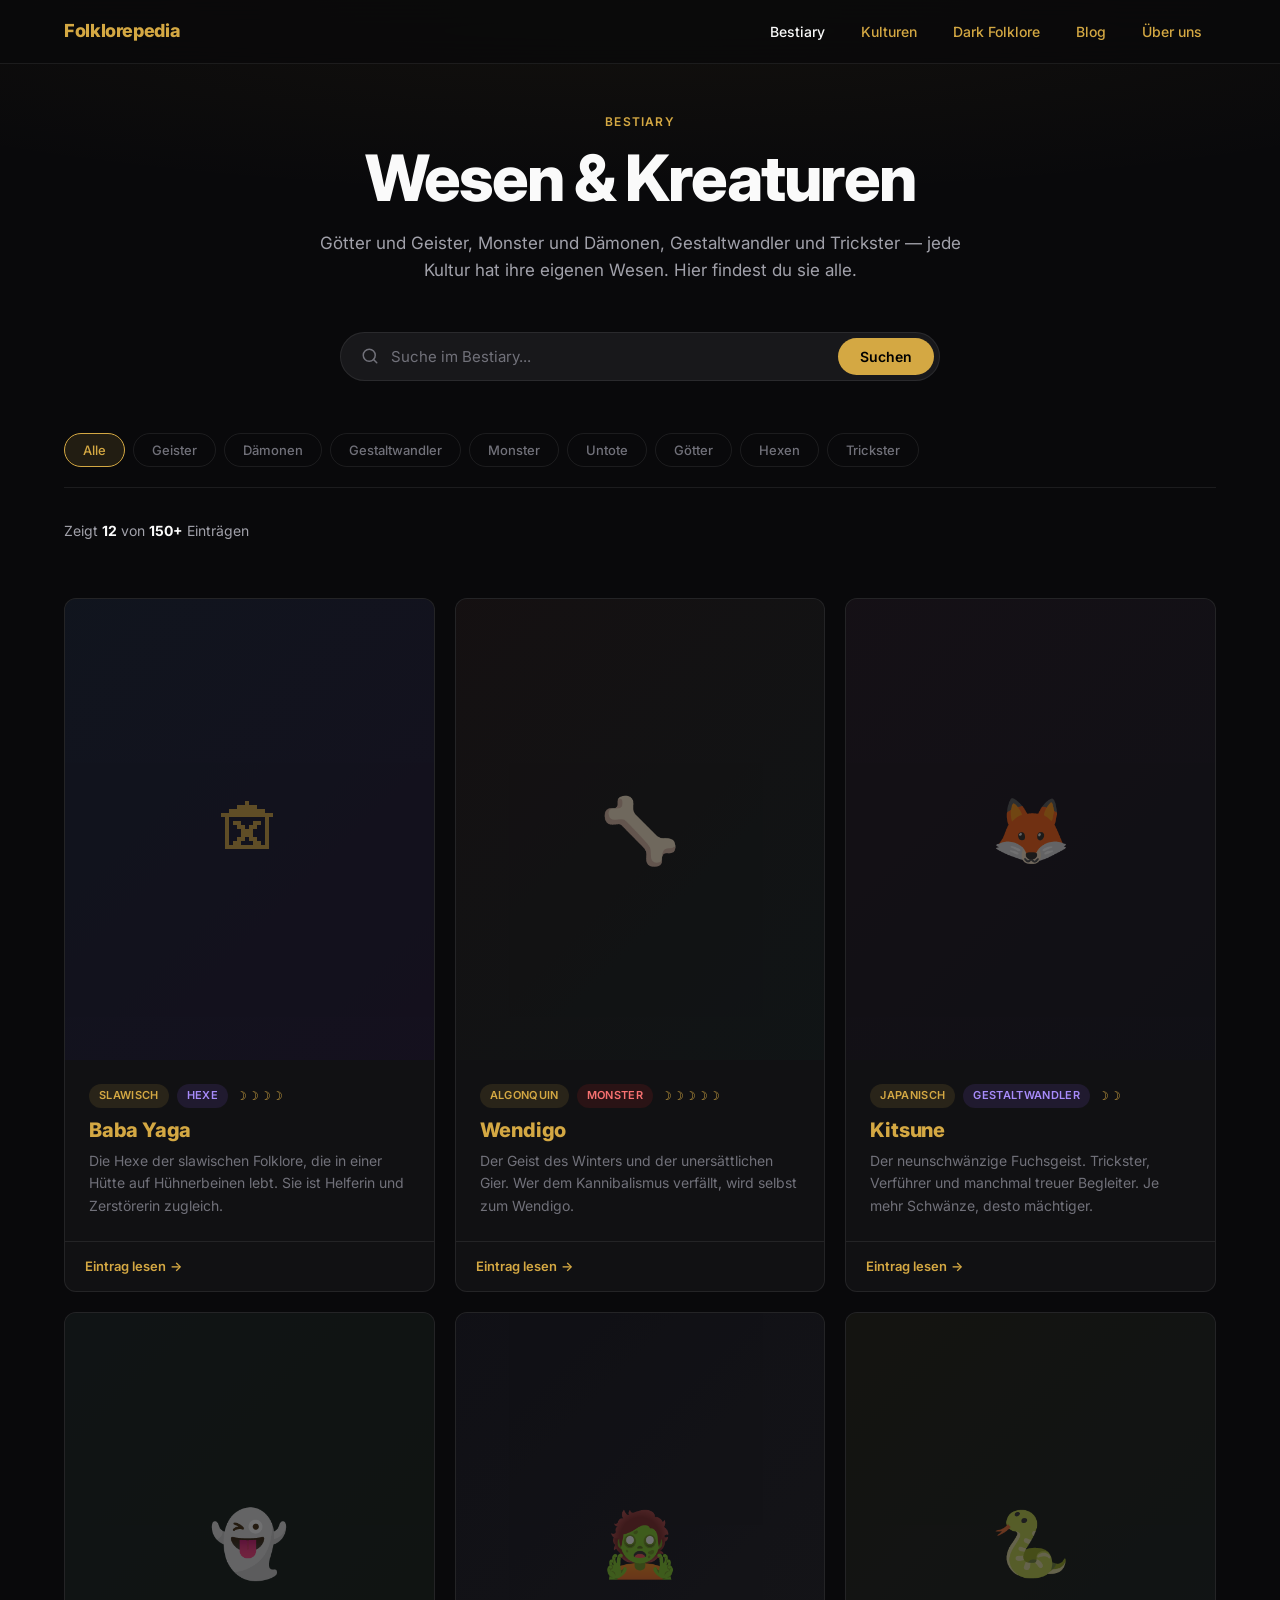
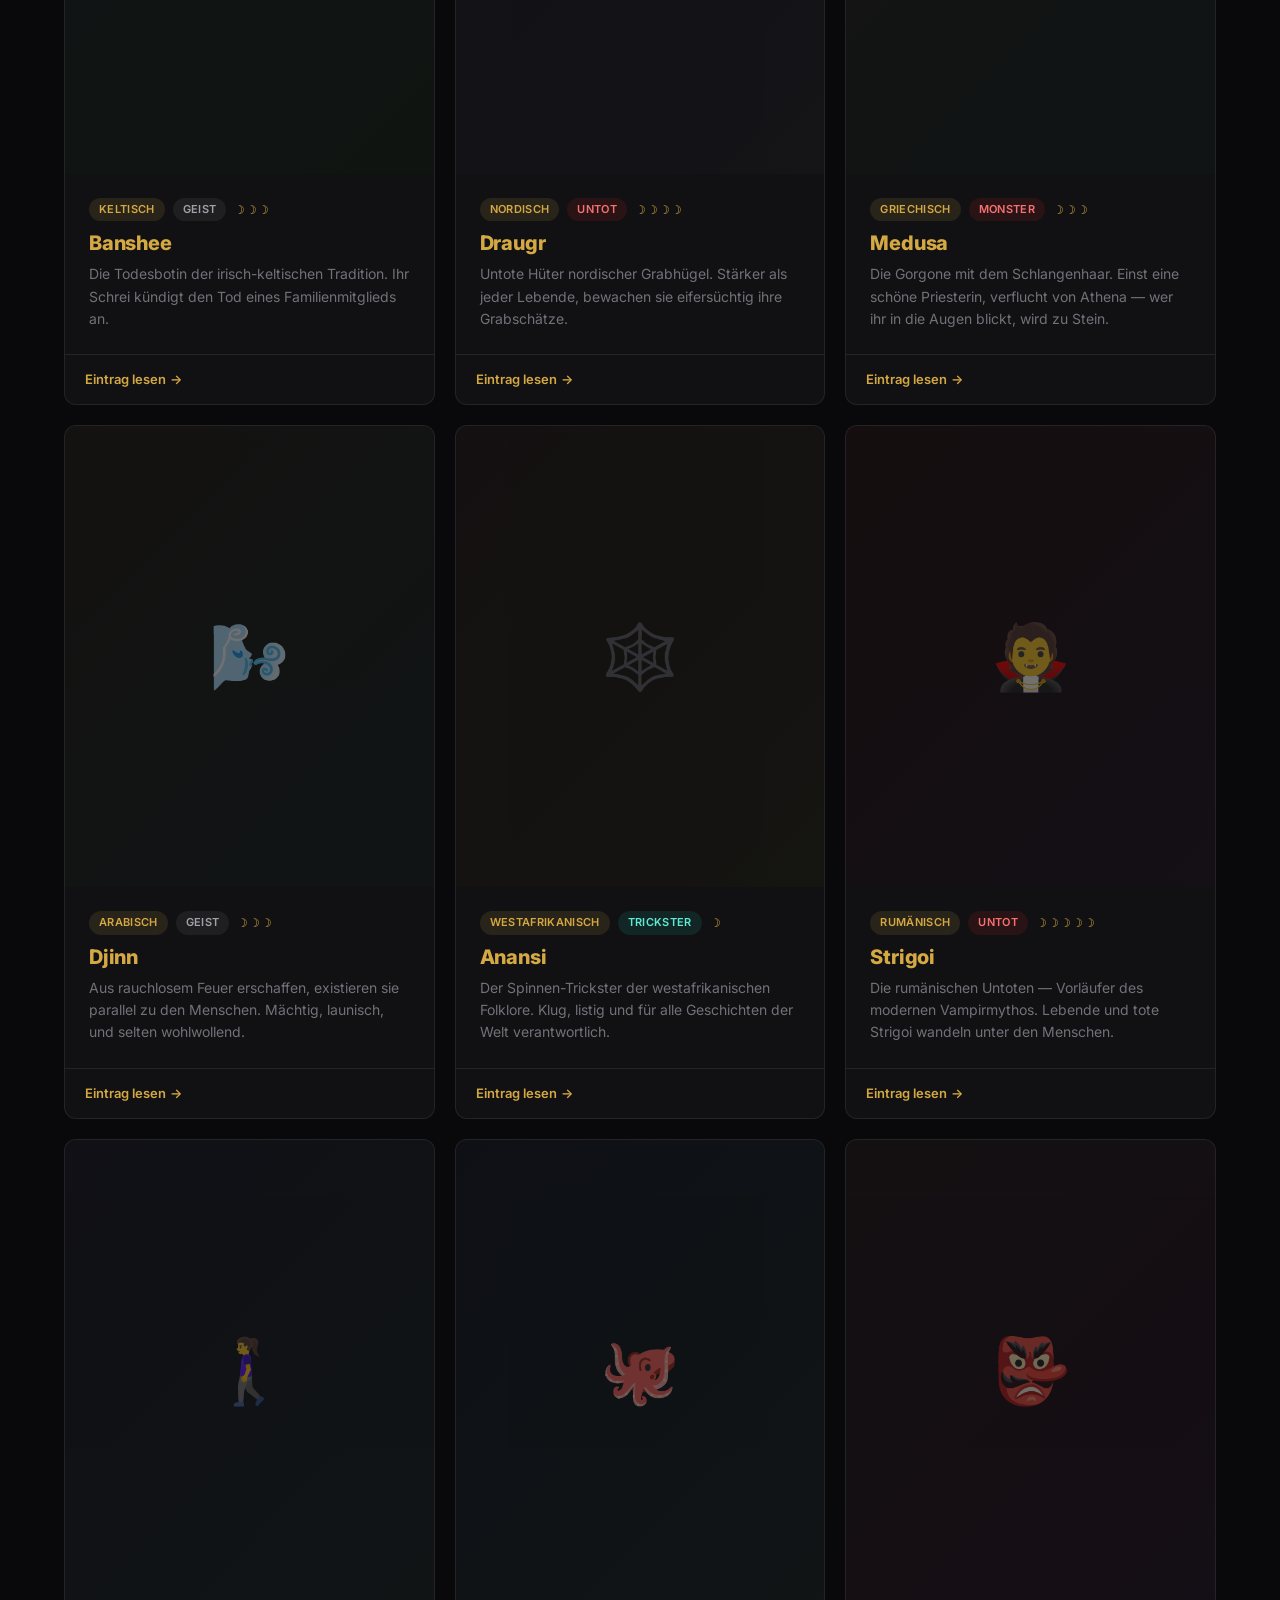
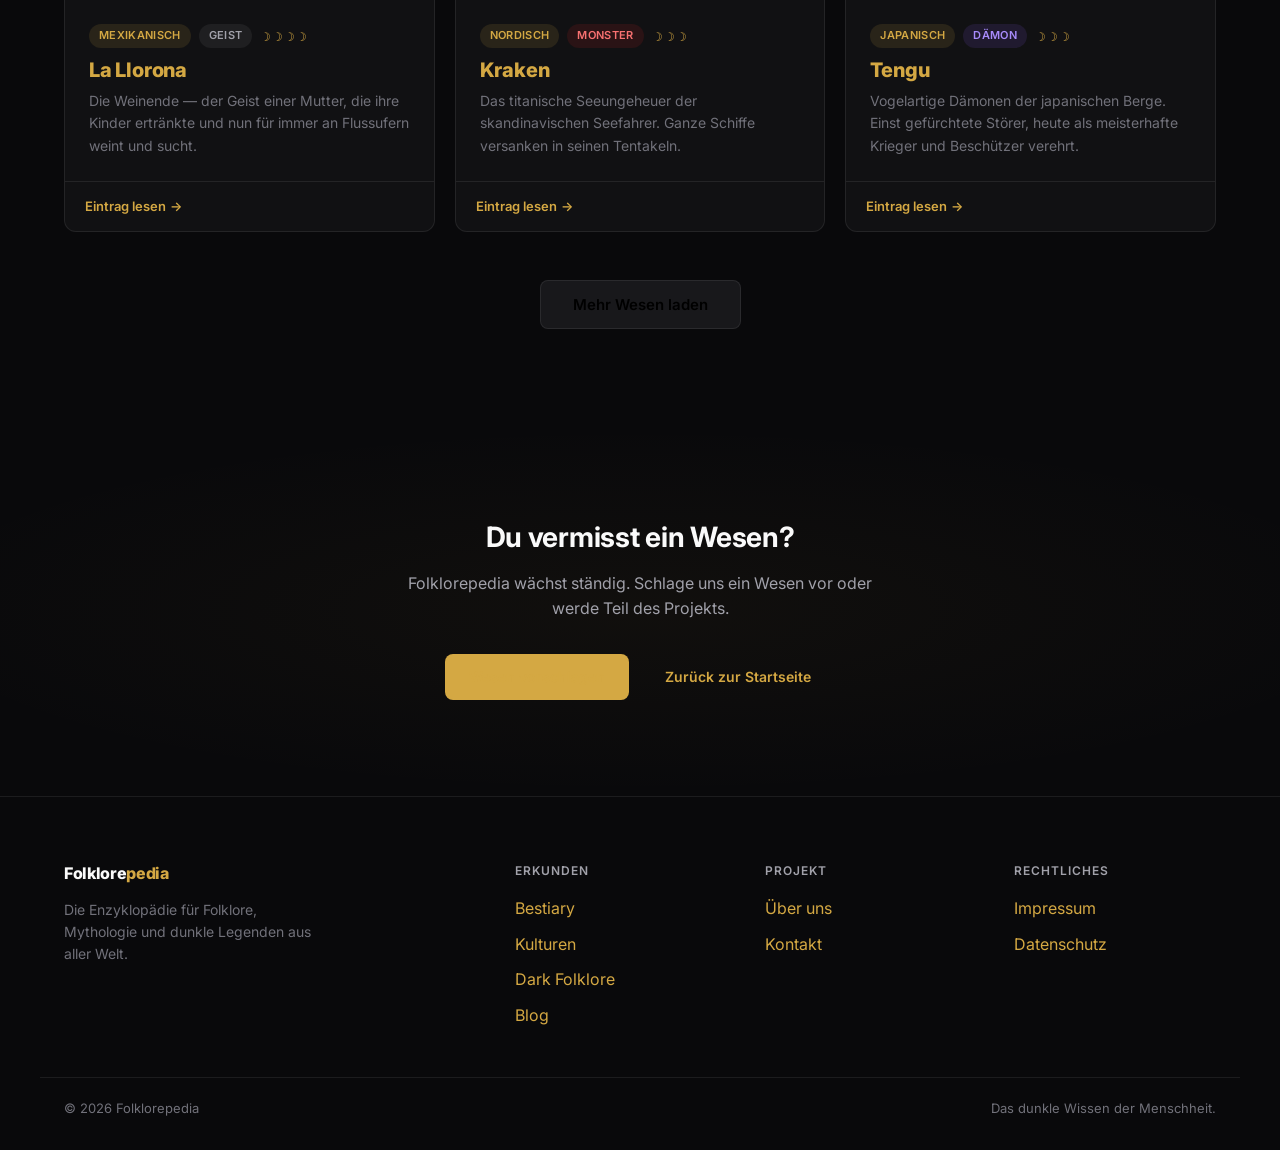
==== bestiary.html @ 910aaaba "feat: Folklorepedia static site — initial commit Complete static website with 13 HTML pages, CSS des" ====
<!DOCTYPE html>
<html lang="de">
<head>
  <meta charset="UTF-8">
  <meta name="viewport" content="width=device-width, initial-scale=1.0">
  <title>Bestiary — Wesen &amp; Kreaturen | Folklorepedia</title>
  <meta name="description" content="Götter, Geister, Monster, Dämonen — das vollständige Bestiary der Folklore aus aller Welt. 150+ Einträge aus 30 Kulturen.">
  <meta name="robots" content="index, follow">
  <link rel="canonical" href="https://folklorepedia.de/bestiary.html">
  <meta property="og:title" content="Bestiary — Wesen &amp; Kreaturen | Folklorepedia">
  <meta property="og:description" content="Götter, Geister, Monster, Dämonen — das vollständige Bestiary der Folklore aus aller Welt. 150+ Einträge aus 30 Kulturen.">
  <meta property="og:type" content="website">
  <meta property="og:url" content="https://folklorepedia.de/bestiary.html">
  <link rel="preconnect" href="https://fonts.googleapis.com">
  <link rel="preconnect" href="https://fonts.gstatic.com" crossorigin>
  <link href="https://fonts.googleapis.com/css2?family=Inter:wght@400;500;600;700&family=Outfit:wght@600;700;800&display=swap" rel="stylesheet">
  <link rel="stylesheet" href="./style.css">
</head>
<body class="fp-body">

<nav class="fp-nav">
  <div class="fp-nav__inner">
    <a href="/" class="fp-nav__logo">Folklore<span>pedia</span></a>
    <button class="fp-nav__toggle" aria-label="Menü" aria-expanded="false">
      <span></span><span></span><span></span>
    </button>
    <ul class="fp-nav__menu">
      <li><a href="/bestiary.html" class="fp-nav__link">Bestiary</a></li>
      <li><a href="/kulturen.html" class="fp-nav__link">Kulturen</a></li>
      <li><a href="/dark-folklore.html" class="fp-nav__link">Dark Folklore</a></li>
      <li><a href="/blog.html" class="fp-nav__link">Blog</a></li>
      <li><a href="/ueber-uns.html" class="fp-nav__link">Über uns</a></li>
    </ul>
  </div>
</nav>

<!-- PAGE HERO -->
<header class="fp-page-hero">
  <div class="fp-page-hero__inner">
    <p class="fp-overline">Bestiary</p>
    <h1 class="fp-page-hero__title fp-h1">Wesen &amp; Kreaturen</h1>
    <p class="fp-page-hero__subtitle">Götter und Geister, Monster und Dämonen, Gestaltwandler und Trickster — jede Kultur hat ihre eigenen Wesen. Hier findest du sie alle.</p>
  </div>
</header>

<!-- SEARCH + FILTERS -->
<section style="padding: 0 0 32px;">
  <div class="fp-container">
    <form class="fp-search" action="/bestiary.html" method="get" role="search" style="max-width:600px; margin: 0 auto 32px;">
      <svg class="fp-search__icon" xmlns="http://www.w3.org/2000/svg" width="18" height="18" viewBox="0 0 24 24" fill="none" stroke="currentColor" stroke-width="2" stroke-linecap="round" stroke-linejoin="round"><circle cx="11" cy="11" r="8"/><path d="m21 21-4.3-4.3"/></svg>
      <input class="fp-search__input" type="search" name="s" placeholder="Suche im Bestiary..." aria-label="Suche im Bestiary">
      <button class="fp-search__btn" type="submit">Suchen</button>
    </form>

    <div class="fp-filters" id="bestiaryFilters">
      <button class="fp-filter-btn fp-filter-btn--active" data-filter="all" onclick="filterCreatures('all', this)">Alle</button>
      <button class="fp-filter-btn" data-filter="geist" onclick="filterCreatures('geist', this)">Geister</button>
      <button class="fp-filter-btn" data-filter="daemon" onclick="filterCreatures('daemon', this)">Dämonen</button>
      <button class="fp-filter-btn" data-filter="gestaltwandler" onclick="filterCreatures('gestaltwandler', this)">Gestaltwandler</button>
      <button class="fp-filter-btn" data-filter="monster" onclick="filterCreatures('monster', this)">Monster</button>
      <button class="fp-filter-btn" data-filter="untot" onclick="filterCreatures('untot', this)">Untote</button>
      <button class="fp-filter-btn" data-filter="gott" onclick="filterCreatures('gott', this)">Götter</button>
      <button class="fp-filter-btn" data-filter="hexe" onclick="filterCreatures('hexe', this)">Hexen</button>
      <button class="fp-filter-btn" data-filter="trickster" onclick="filterCreatures('trickster', this)">Trickster</button>
    </div>

    <p class="fp-small" style="margin-bottom:24px;">Zeigt <strong style="color:var(--fp-text);">12</strong> von <strong style="color:var(--fp-text);">150+</strong> Einträgen</p>
  </div>
</section>

<!-- CREATURE GRID -->
<section style="padding: 0 0 96px;">
  <div class="fp-container">
    <div class="fp-grid fp-grid--3" id="creatureGrid">

      <!-- Baba Yaga -->
      <a href="/bestiary/baba-yaga.html" class="fp-card fp-card--creature" data-type="hexe">
        <div class="fp-card__image-placeholder" style="aspect-ratio:4/5; background: linear-gradient(135deg, #0f1a2e 0%, #1a0f2e 100%);">&#x1F3DA;</div>
        <div class="fp-card__body">
          <div class="fp-card__meta">
            <span class="fp-tag fp-tag--accent">Slawisch</span>
            <span class="fp-tag fp-tag--purple">Hexe</span>
            <span class="fp-darkness" title="Dunkelheitsstufe 4/5">&#x263D;&#x263D;&#x263D;&#x263D;</span>
          </div>
          <h3 class="fp-card__title">Baba Yaga</h3>
          <p class="fp-card__excerpt">Die Hexe der slawischen Folklore, die in einer Hütte auf Hühnerbeinen lebt. Sie ist Helferin und Zerstörerin zugleich.</p>
        </div>
        <div class="fp-card__footer">
          <span class="fp-card__link">Eintrag lesen <span>&rarr;</span></span>
        </div>
      </a>

      <!-- Wendigo -->
      <a href="/bestiary/wendigo.html" class="fp-card fp-card--creature" data-type="monster">
        <div class="fp-card__image-placeholder" style="aspect-ratio:4/5; background: linear-gradient(135deg, #1a0f0f 0%, #0f1a1a 100%);">&#x1F9B4;</div>
        <div class="fp-card__body">
          <div class="fp-card__meta">
            <span class="fp-tag fp-tag--accent">Algonquin</span>
            <span class="fp-tag fp-tag--red">Monster</span>
            <span class="fp-darkness" title="Dunkelheitsstufe 5/5">&#x263D;&#x263D;&#x263D;&#x263D;&#x263D;</span>
          </div>
          <h3 class="fp-card__title">Wendigo</h3>
          <p class="fp-card__excerpt">Der Geist des Winters und der unersättlichen Gier. Wer dem Kannibalismus verfällt, wird selbst zum Wendigo.</p>
        </div>
        <div class="fp-card__footer">
          <span class="fp-card__link">Eintrag lesen <span>&rarr;</span></span>
        </div>
      </a>

      <!-- Kitsune -->
      <a href="/bestiary/kitsune.html" class="fp-card fp-card--creature" data-type="gestaltwandler">
        <div class="fp-card__image-placeholder" style="aspect-ratio:4/5; background: linear-gradient(135deg, #1a0f1a 0%, #0f0f1a 100%);">&#x1F98A;</div>
        <div class="fp-card__body">
          <div class="fp-card__meta">
            <span class="fp-tag fp-tag--accent">Japanisch</span>
            <span class="fp-tag fp-tag--purple">Gestaltwandler</span>
            <span class="fp-darkness" title="Dunkelheitsstufe 2/5">&#x263D;&#x263D;</span>
          </div>
          <h3 class="fp-card__title">Kitsune</h3>
          <p class="fp-card__excerpt">Der neunschwänzige Fuchsgeist. Trickster, Verführer und manchmal treuer Begleiter. Je mehr Schwänze, desto mächtiger.</p>
        </div>
        <div class="fp-card__footer">
          <span class="fp-card__link">Eintrag lesen <span>&rarr;</span></span>
        </div>
      </a>

      <!-- Banshee -->
      <a href="/bestiary/banshee.html" class="fp-card fp-card--creature" data-type="geist">
        <div class="fp-card__image-placeholder" style="aspect-ratio:4/5; background: linear-gradient(135deg, #0f1a1a 0%, #0f1a0f 100%);">&#x1F47B;</div>
        <div class="fp-card__body">
          <div class="fp-card__meta">
            <span class="fp-tag fp-tag--accent">Keltisch</span>
            <span class="fp-tag fp-tag--default">Geist</span>
            <span class="fp-darkness" title="Dunkelheitsstufe 3/5">&#x263D;&#x263D;&#x263D;</span>
          </div>
          <h3 class="fp-card__title">Banshee</h3>
          <p class="fp-card__excerpt">Die Todesbotin der irisch-keltischen Tradition. Ihr Schrei kündigt den Tod eines Familienmitglieds an.</p>
        </div>
        <div class="fp-card__footer">
          <span class="fp-card__link">Eintrag lesen <span>&rarr;</span></span>
        </div>
      </a>

      <!-- Draugr -->
      <a href="/bestiary/draugr.html" class="fp-card fp-card--creature" data-type="untot">
        <div class="fp-card__image-placeholder" style="aspect-ratio:4/5; background: linear-gradient(135deg, #0f0f1a 0%, #1a1a1f 100%);">&#x1F9DF;</div>
        <div class="fp-card__body">
          <div class="fp-card__meta">
            <span class="fp-tag fp-tag--accent">Nordisch</span>
            <span class="fp-tag fp-tag--red">Untot</span>
            <span class="fp-darkness" title="Dunkelheitsstufe 4/5">&#x263D;&#x263D;&#x263D;&#x263D;</span>
          </div>
          <h3 class="fp-card__title">Draugr</h3>
          <p class="fp-card__excerpt">Untote Hüter nordischer Grabhügel. Stärker als jeder Lebende, bewachen sie eifersüchtig ihre Grabschätze.</p>
        </div>
        <div class="fp-card__footer">
          <span class="fp-card__link">Eintrag lesen <span>&rarr;</span></span>
        </div>
      </a>

      <!-- Medusa -->
      <a href="/bestiary/medusa.html" class="fp-card fp-card--creature" data-type="monster">
        <div class="fp-card__image-placeholder" style="aspect-ratio:4/5; background: linear-gradient(135deg, #1a1a0f 0%, #0f1a1a 100%);">&#x1F40D;</div>
        <div class="fp-card__body">
          <div class="fp-card__meta">
            <span class="fp-tag fp-tag--accent">Griechisch</span>
            <span class="fp-tag fp-tag--red">Monster</span>
            <span class="fp-darkness" title="Dunkelheitsstufe 3/5">&#x263D;&#x263D;&#x263D;</span>
          </div>
          <h3 class="fp-card__title">Medusa</h3>
          <p class="fp-card__excerpt">Die Gorgone mit dem Schlangenhaar. Einst eine schöne Priesterin, verflucht von Athena — wer ihr in die Augen blickt, wird zu Stein.</p>
        </div>
        <div class="fp-card__footer">
          <span class="fp-card__link">Eintrag lesen <span>&rarr;</span></span>
        </div>
      </a>

      <!-- Djinn -->
      <a href="/bestiary/djinn.html" class="fp-card fp-card--creature" data-type="geist">
        <div class="fp-card__image-placeholder" style="aspect-ratio:4/5; background: linear-gradient(135deg, #1a150f 0%, #0f1a1a 100%);">&#x1F32C;&#xFE0F;</div>
        <div class="fp-card__body">
          <div class="fp-card__meta">
            <span class="fp-tag fp-tag--accent">Arabisch</span>
            <span class="fp-tag fp-tag--default">Geist</span>
            <span class="fp-darkness" title="Dunkelheitsstufe 3/5">&#x263D;&#x263D;&#x263D;</span>
          </div>
          <h3 class="fp-card__title">Djinn</h3>
          <p class="fp-card__excerpt">Aus rauchlosem Feuer erschaffen, existieren sie parallel zu den Menschen. Mächtig, launisch, und selten wohlwollend.</p>
        </div>
        <div class="fp-card__footer">
          <span class="fp-card__link">Eintrag lesen <span>&rarr;</span></span>
        </div>
      </a>

      <!-- Anansi -->
      <a href="/bestiary/anansi.html" class="fp-card fp-card--creature" data-type="trickster">
        <div class="fp-card__image-placeholder" style="aspect-ratio:4/5; background: linear-gradient(135deg, #1a0f0f 0%, #1a1a0f 100%);">&#x1F578;&#xFE0F;</div>
        <div class="fp-card__body">
          <div class="fp-card__meta">
            <span class="fp-tag fp-tag--accent">Westafrikanisch</span>
            <span class="fp-tag fp-tag--teal">Trickster</span>
            <span class="fp-darkness" title="Dunkelheitsstufe 1/5">&#x263D;</span>
          </div>
          <h3 class="fp-card__title">Anansi</h3>
          <p class="fp-card__excerpt">Der Spinnen-Trickster der westafrikanischen Folklore. Klug, listig und für alle Geschichten der Welt verantwortlich.</p>
        </div>
        <div class="fp-card__footer">
          <span class="fp-card__link">Eintrag lesen <span>&rarr;</span></span>
        </div>
      </a>

      <!-- Strigoi -->
      <a href="/bestiary/strigoi.html" class="fp-card fp-card--creature" data-type="untot">
        <div class="fp-card__image-placeholder" style="aspect-ratio:4/5; background: linear-gradient(135deg, #1a0a0a 0%, #1a0f1a 100%);">&#x1F9DB;</div>
        <div class="fp-card__body">
          <div class="fp-card__meta">
            <span class="fp-tag fp-tag--accent">Rumänisch</span>
            <span class="fp-tag fp-tag--red">Untot</span>
            <span class="fp-darkness" title="Dunkelheitsstufe 5/5">&#x263D;&#x263D;&#x263D;&#x263D;&#x263D;</span>
          </div>
          <h3 class="fp-card__title">Strigoi</h3>
          <p class="fp-card__excerpt">Die rumänischen Untoten — Vorläufer des modernen Vampirmythos. Lebende und tote Strigoi wandeln unter den Menschen.</p>
        </div>
        <div class="fp-card__footer">
          <span class="fp-card__link">Eintrag lesen <span>&rarr;</span></span>
        </div>
      </a>

      <!-- La Llorona -->
      <a href="/bestiary/la-llorona.html" class="fp-card fp-card--creature" data-type="geist">
        <div class="fp-card__image-placeholder" style="aspect-ratio:4/5; background: linear-gradient(135deg, #0f0f1a 0%, #0f1a1a 100%);">&#x1F6B6;&#x200D;&#x2640;&#xFE0F;</div>
        <div class="fp-card__body">
          <div class="fp-card__meta">
            <span class="fp-tag fp-tag--accent">Mexikanisch</span>
            <span class="fp-tag fp-tag--default">Geist</span>
            <span class="fp-darkness" title="Dunkelheitsstufe 4/5">&#x263D;&#x263D;&#x263D;&#x263D;</span>
          </div>
          <h3 class="fp-card__title">La Llorona</h3>
          <p class="fp-card__excerpt">Die Weinende — der Geist einer Mutter, die ihre Kinder ertränkte und nun für immer an Flussufern weint und sucht.</p>
        </div>
        <div class="fp-card__footer">
          <span class="fp-card__link">Eintrag lesen <span>&rarr;</span></span>
        </div>
      </a>

      <!-- Kraken -->
      <a href="/bestiary/kraken.html" class="fp-card fp-card--creature" data-type="monster">
        <div class="fp-card__image-placeholder" style="aspect-ratio:4/5; background: linear-gradient(135deg, #0a0f1a 0%, #0f1a1a 100%);">&#x1F419;</div>
        <div class="fp-card__body">
          <div class="fp-card__meta">
            <span class="fp-tag fp-tag--accent">Nordisch</span>
            <span class="fp-tag fp-tag--red">Monster</span>
            <span class="fp-darkness" title="Dunkelheitsstufe 3/5">&#x263D;&#x263D;&#x263D;</span>
          </div>
          <h3 class="fp-card__title">Kraken</h3>
          <p class="fp-card__excerpt">Das titanische Seeungeheuer der skandinavischen Seefahrer. Ganze Schiffe versanken in seinen Tentakeln.</p>
        </div>
        <div class="fp-card__footer">
          <span class="fp-card__link">Eintrag lesen <span>&rarr;</span></span>
        </div>
      </a>

      <!-- Tengu -->
      <a href="/bestiary/tengu.html" class="fp-card fp-card--creature" data-type="daemon">
        <div class="fp-card__image-placeholder" style="aspect-ratio:4/5; background: linear-gradient(135deg, #1a0f0f 0%, #1a0a1a 100%);">&#x1F47A;</div>
        <div class="fp-card__body">
          <div class="fp-card__meta">
            <span class="fp-tag fp-tag--accent">Japanisch</span>
            <span class="fp-tag fp-tag--purple">Dämon</span>
            <span class="fp-darkness" title="Dunkelheitsstufe 3/5">&#x263D;&#x263D;&#x263D;</span>
          </div>
          <h3 class="fp-card__title">Tengu</h3>
          <p class="fp-card__excerpt">Vogelartige Dämonen der japanischen Berge. Einst gefürchtete Störer, heute als meisterhafte Krieger und Beschützer verehrt.</p>
        </div>
        <div class="fp-card__footer">
          <span class="fp-card__link">Eintrag lesen <span>&rarr;</span></span>
        </div>
      </a>

    </div>

    <!-- Load More -->
    <div style="text-align:center; margin-top:48px;">
      <button class="fp-btn fp-btn--secondary fp-btn--lg" onclick="alert('Weitere Einträge werden geladen...')">Mehr Wesen laden</button>
    </div>
  </div>
</section>

<!-- CTA -->
<section class="fp-cta">
  <div class="fp-cta__inner">
    <h2 class="fp-cta__title fp-h3">Du vermisst ein Wesen?</h2>
    <p class="fp-cta__text">Folklorepedia wächst ständig. Schlage uns ein Wesen vor oder werde Teil des Projekts.</p>
    <div class="fp-cta__actions">
      <a href="/mitmachen.html" class="fp-btn fp-btn--primary">Wesen vorschlagen</a>
      <a href="/" class="fp-btn fp-btn--ghost">Zurück zur Startseite</a>
    </div>
  </div>
</section>

<footer class="fp-footer">
  <div class="fp-footer__grid">
    <div>
      <p class="fp-footer__brand">Folklore<span>pedia</span></p>
      <p class="fp-footer__desc">Die Enzyklopädie für Folklore, Mythologie und dunkle Legenden aus aller Welt.</p>
    </div>
    <div>
      <p class="fp-footer__heading">Erkunden</p>
      <ul class="fp-footer__links">
        <li><a href="/bestiary.html">Bestiary</a></li>
        <li><a href="/kulturen.html">Kulturen</a></li>
        <li><a href="/dark-folklore.html">Dark Folklore</a></li>
        <li><a href="/blog.html">Blog</a></li>
      </ul>
    </div>
    <div>
      <p class="fp-footer__heading">Projekt</p>
      <ul class="fp-footer__links">
        <li><a href="/ueber-uns.html">Über uns</a></li>
        <li><a href="/kontakt.html">Kontakt</a></li>
      </ul>
    </div>
    <div>
      <p class="fp-footer__heading">Rechtliches</p>
      <ul class="fp-footer__links">
        <li><a href="/impressum.html">Impressum</a></li>
        <li><a href="/datenschutz.html">Datenschutz</a></li>
      </ul>
    </div>
  </div>
  <div class="fp-footer__bottom">
    <p>&copy; 2026 Folklorepedia</p>
    <p>Das dunkle Wissen der Menschheit.</p>
  </div>
</footer>

<!-- Filter JS -->
<script>
function filterCreatures(type, btn) {
  var cards = document.querySelectorAll('#creatureGrid .fp-card');
  var btns = document.querySelectorAll('#bestiaryFilters .fp-filter-btn');
  btns.forEach(function(b) { b.classList.remove('fp-filter-btn--active'); });
  btn.classList.add('fp-filter-btn--active');
  var count = 0;
  cards.forEach(function(card) {
    if (type === 'all' || card.getAttribute('data-type') === type) {
      card.style.display = '';
      count++;
    } else {
      card.style.display = 'none';
    }
  });
}
</script>
<script src="./nav.js"></script>
</body>
</html>
---- style.css ----
/* ==========================================================================
   FOLKLOREPEDIA — Design System v3
   Modern. Dark. Clean.
   ========================================================================== */

@import url('https://fonts.googleapis.com/css2?family=Inter:wght@400;500;600;700;800&display=swap');

/* GeneratePress overrides removed — static hosting, no WordPress theme */

/* ==========================================================================
   1. DESIGN TOKENS
   ========================================================================== */
:root {
  --fp-bg: #09090b;
  --fp-bg-elevated: #111113;
  --fp-bg-surface: #18181b;
  --fp-bg-hover: #1f1f23;

  --fp-border: rgba(255,255,255,0.08);
  --fp-border-hover: rgba(255,255,255,0.15);

  --fp-text: #fafafa;
  --fp-text-secondary: #a1a1aa;
  --fp-text-muted: #71717a;

  --fp-accent: #d4a843;
  --fp-accent-hover: #e4be5a;
  --fp-accent-subtle: rgba(212,168,67,0.12);

  --fp-red: #dc2626;
  --fp-red-subtle: rgba(220,38,38,0.12);
  --fp-purple: #8b5cf6;
  --fp-purple-subtle: rgba(139,92,246,0.12);
  --fp-teal: #14b8a6;
  --fp-teal-subtle: rgba(20,184,166,0.12);
  --fp-blue: #3b82f6;
  --fp-blue-subtle: rgba(59,130,246,0.12);

  --fp-radius: 12px;
  --fp-radius-sm: 8px;
  --fp-radius-lg: 16px;
  --fp-radius-full: 9999px;
  --fp-container: 1200px;
  --fp-nav-h: 64px;
  --fp-ease: cubic-bezier(0.4, 0, 0.2, 1);
  --fp-duration: 0.2s;
}

/* ==========================================================================
   2. RESET & BASE
   ========================================================================== */
*, *::before, *::after { box-sizing: border-box; margin: 0; padding: 0; }
html { scroll-behavior: smooth; scroll-padding-top: var(--fp-nav-h); }

body, .fp-body {
  font-family: 'Inter', -apple-system, BlinkMacSystemFont, 'Segoe UI', sans-serif;
  font-size: 16px; line-height: 1.6; color: var(--fp-text);
  background: var(--fp-bg);
  -webkit-font-smoothing: antialiased; -moz-osx-font-smoothing: grayscale;
}

img { max-width: 100%; height: auto; display: block; }
a { color: var(--fp-accent); text-decoration: none; transition: color var(--fp-duration) var(--fp-ease); }
a:hover { color: var(--fp-accent-hover); }

/* ==========================================================================
   3. TYPOGRAFIE
   ========================================================================== */
h1, .fp-h1 { font-size: clamp(36px, 5vw, 64px); font-weight: 800; line-height: 1.1; letter-spacing: -0.03em; }
h2, .fp-h2 { font-size: clamp(28px, 3.5vw, 44px); font-weight: 700; line-height: 1.15; letter-spacing: -0.02em; }
h3, .fp-h3 { font-size: clamp(20px, 2.5vw, 28px); font-weight: 700; line-height: 1.2; letter-spacing: -0.01em; }
h4, .fp-h4 { font-size: 18px; font-weight: 600; line-height: 1.3; }
.fp-lead { font-size: clamp(18px, 2vw, 22px); font-weight: 400; line-height: 1.6; color: var(--fp-text-secondary); }
.fp-small { font-size: 14px; color: var(--fp-text-secondary); }
.fp-overline { font-size: 12px; font-weight: 600; text-transform: uppercase; letter-spacing: 0.1em; color: var(--fp-accent); }
.fp-body-text { font-size: 17px; line-height: 1.8; color: var(--fp-text-secondary); }
.fp-body-text p + p { margin-top: 1.5em; }

/* ==========================================================================
   4. LAYOUT
   ========================================================================== */
.fp-container { max-width: var(--fp-container); margin: 0 auto; padding: 0 24px; }
.fp-section { padding: 96px 0; }
.fp-section--alt { background: var(--fp-bg-elevated); }
.fp-grid { display: grid; gap: 20px; }
.fp-grid--2 { grid-template-columns: repeat(2, 1fr); }
.fp-grid--3 { grid-template-columns: repeat(3, 1fr); }
.fp-grid--4 { grid-template-columns: repeat(4, 1fr); }

/* ==========================================================================
   5. NAVIGATION
   ========================================================================== */
.fp-nav {
  position: fixed; top: 0; left: 0; right: 0; height: var(--fp-nav-h);
  background: rgba(9,9,11,0.8); backdrop-filter: blur(20px) saturate(180%);
  -webkit-backdrop-filter: blur(20px) saturate(180%);
  border-bottom: 1px solid var(--fp-border); z-index: 1000;
  display: flex; align-items: center;
}
.fp-nav__inner { max-width: var(--fp-container); margin: 0 auto; padding: 0 24px; width: 100%; display: flex; align-items: center; justify-content: space-between; }
.fp-nav__logo { font-size: 18px; font-weight: 800; letter-spacing: -0.02em; }
.fp-nav__logo span { color: var(--fp-accent); }
.fp-nav__menu { display: flex; align-items: center; gap: 8px; list-style: none; }
.fp-nav__link { font-size: 14px; font-weight: 500; padding: 8px 14px; border-radius: var(--fp-radius-sm); transition: all var(--fp-duration) var(--fp-ease); }
.fp-nav__link:hover { background: var(--fp-bg-hover); }
.fp-nav__toggle { display: none; background: none; border: none; cursor: pointer; padding: 8px; }
.fp-nav__toggle span { display: block; width: 20px; height: 1.5px; background: var(--fp-text); margin: 5px 0; border-radius: 1px; }

/* ==========================================================================
   6. HERO
   ========================================================================== */
.fp-hero {
  position: relative; min-height: 100vh; display: flex; align-items: center;
  justify-content: center; text-align: center;
  padding: calc(var(--fp-nav-h) + 48px) 24px 96px; overflow: hidden;
}
.fp-hero::before {
  content: ''; position: absolute; inset: 0; pointer-events: none;
  background: radial-gradient(ellipse 80% 50% at 50% -20%, rgba(212,168,67,0.06) 0%, transparent 100%),
              radial-gradient(ellipse 60% 40% at 50% 120%, rgba(139,92,246,0.04) 0%, transparent 100%);
}
.fp-hero__content { position: relative; z-index: 2; max-width: 800px; }
.fp-hero__title { margin-bottom: 24px; }
.fp-hero__subtitle { font-size: clamp(17px, 2vw, 20px); line-height: 1.6; color: var(--fp-text-secondary); max-width: 580px; margin: 0 auto 40px; }

/* Page Hero (smaller, for subpages) */
.fp-page-hero {
  padding: calc(var(--fp-nav-h) + 48px) 24px 48px;
  text-align: center; position: relative;
}
.fp-page-hero::before {
  content: ''; position: absolute; inset: 0; pointer-events: none;
  background: radial-gradient(ellipse 80% 60% at 50% 0%, rgba(212,168,67,0.05) 0%, transparent 100%);
}
.fp-page-hero__inner { position: relative; max-width: 680px; margin: 0 auto; }
.fp-page-hero__title { margin: 12px 0 16px; }
.fp-page-hero__subtitle { font-size: 17px; color: var(--fp-text-secondary); line-height: 1.6; }

/* ==========================================================================
   7. SEARCH
   ========================================================================== */
.fp-search {
  display: flex; align-items: center; max-width: 520px; margin: 0 auto 40px;
  background: var(--fp-bg-surface); border: 1px solid var(--fp-border);
  border-radius: var(--fp-radius-full); padding: 5px 5px 5px 20px;
  transition: border-color var(--fp-duration) var(--fp-ease), box-shadow var(--fp-duration) var(--fp-ease);
}
.fp-search:focus-within { border-color: var(--fp-accent); box-shadow: 0 0 0 3px var(--fp-accent-subtle); }
.fp-search__icon { color: var(--fp-text-muted); margin-right: 12px; flex-shrink: 0; }
.fp-search__input { flex: 1; background: none; border: none; outline: none; color: var(--fp-text); font-family: inherit; font-size: 15px; }
.fp-search__input::placeholder { color: var(--fp-text-muted); }
.fp-search__btn {
  background: var(--fp-accent); border: none; border-radius: var(--fp-radius-full);
  padding: 10px 22px; font-family: inherit; font-size: 14px; font-weight: 600;
  cursor: pointer; transition: background var(--fp-duration) var(--fp-ease); white-space: nowrap;
}
.fp-search__btn:hover { background: var(--fp-accent-hover); }
.fp-hero__actions { display: flex; align-items: center; justify-content: center; gap: 12px; flex-wrap: wrap; }

/* ==========================================================================
   8. BUTTONS — Fixed contrast
   ========================================================================== */
.fp-btn {
  display: inline-flex; align-items: center; justify-content: center; gap: 8px;
  padding: 12px 24px; border-radius: var(--fp-radius-sm); font-family: inherit;
  font-size: 14px; font-weight: 600; cursor: pointer;
  transition: all var(--fp-duration) var(--fp-ease); border: none; text-decoration: none;
}
.fp-btn--primary { background: var(--fp-accent); }
.fp-btn--primary:hover { background: var(--fp-accent-hover); }
.fp-btn--secondary { background: var(--fp-bg-surface); border: 1px solid var(--fp-border); }
.fp-btn--secondary:hover { background: var(--fp-bg-hover); border-color: var(--fp-border-hover); }
.fp-btn--ghost { background: transparent; }
.fp-btn--ghost:hover { background: var(--fp-bg-hover); }
.fp-btn--sm { padding: 8px 16px; font-size: 13px; }
.fp-btn--lg { padding: 14px 32px; font-size: 15px; }

/* ==========================================================================
   9. CARDS
   ========================================================================== */
.fp-card {
  background: var(--fp-bg-elevated); border: 1px solid var(--fp-border);
  border-radius: var(--fp-radius); overflow: hidden;
  transition: all var(--fp-duration) var(--fp-ease);
  text-decoration: none; display: flex; flex-direction: column;
}
.fp-card:hover { border-color: var(--fp-border-hover); transform: translateY(-2px); box-shadow: 0 8px 32px rgba(0,0,0,0.4); }
.fp-card__image { width: 100%; aspect-ratio: 16/9; object-fit: cover; background: var(--fp-bg-surface); }
.fp-card__image-placeholder {
  width: 100%; aspect-ratio: 16/9;
  background: linear-gradient(135deg, var(--fp-bg-surface) 0%, var(--fp-bg-hover) 100%);
  display: flex; align-items: center; justify-content: center; font-size: 48px; opacity: 0.4;
}
.fp-card__body { padding: 20px; flex: 1; display: flex; flex-direction: column; }
.fp-card__meta { display: flex; align-items: center; gap: 8px; margin-bottom: 10px; }
.fp-card__title { font-size: 18px; font-weight: 700; margin-bottom: 8px; letter-spacing: -0.01em; }
.fp-card__excerpt { font-size: 14px; line-height: 1.6; color: var(--fp-text-muted); flex: 1; }
.fp-card__footer { padding: 14px 20px; border-top: 1px solid var(--fp-border); display: flex; align-items: center; justify-content: space-between; }
.fp-card__link { font-size: 13px; font-weight: 600; display: flex; align-items: center; gap: 4px; }

/* Creature Card — large, visual */
.fp-card--creature .fp-card__image-placeholder { aspect-ratio: 4/5; font-size: 64px; }
.fp-card--creature .fp-card__body { padding: 24px; }
.fp-card--creature .fp-card__title { font-size: 20px; font-weight: 800; }

/* Category Card */
.fp-card--category { padding: 32px 24px; text-align: left; cursor: pointer; flex-direction: row; align-items: center; gap: 20px; }
.fp-card--category .fp-card__icon { width: 48px; height: 48px; border-radius: var(--fp-radius-sm); background: var(--fp-accent-subtle); display: flex; align-items: center; justify-content: center; font-size: 22px; flex-shrink: 0; }
.fp-card--category .fp-card__info { flex: 1; min-width: 0; }
.fp-card--category .fp-card__title { font-size: 16px; font-weight: 600; margin-bottom: 2px; }
.fp-card--category .fp-card__count { font-size: 13px; color: var(--fp-text-muted); }
.fp-card--category .fp-card__arrow { color: var(--fp-text-muted); transition: all var(--fp-duration) var(--fp-ease); flex-shrink: 0; }
.fp-card--category:hover .fp-card__arrow { color: var(--fp-accent); transform: translateX(4px); }

/* ==========================================================================
   10. TAGS
   ========================================================================== */
.fp-tag {
  display: inline-flex; align-items: center; padding: 3px 10px;
  border-radius: var(--fp-radius-full); font-size: 11px; font-weight: 600;
  letter-spacing: 0.03em; text-transform: uppercase;
}
.fp-tag--default { background: rgba(255,255,255,0.06); color: var(--fp-text-secondary); }
.fp-tag--accent { background: var(--fp-accent-subtle); color: var(--fp-accent); }
.fp-tag--red { background: var(--fp-red-subtle); color: #f87171; }
.fp-tag--purple { background: var(--fp-purple-subtle); color: #a78bfa; }
.fp-tag--teal { background: var(--fp-teal-subtle); color: #5eead4; }
.fp-tag--blue { background: var(--fp-blue-subtle); color: #60a5fa; }
.fp-darkness { color: var(--fp-accent); font-size: 12px; letter-spacing: 1px; }

/* ==========================================================================
   11. FILTER BAR
   ========================================================================== */
.fp-filters {
  display: flex; flex-wrap: wrap; align-items: center; gap: 8px;
  padding: 20px 0; border-bottom: 1px solid var(--fp-border); margin-bottom: 32px;
}
.fp-filter-btn {
  padding: 8px 18px; border-radius: var(--fp-radius-full);
  font-family: inherit; font-size: 13px; font-weight: 500;
  background: transparent; border: 1px solid var(--fp-border);
  color: var(--fp-text-muted) !important; cursor: pointer;
  transition: all var(--fp-duration) var(--fp-ease);
}
.fp-filter-btn:hover { border-color: var(--fp-border-hover); color: var(--fp-text) !important; background: var(--fp-bg-hover); }
.fp-filter-btn--active { background: var(--fp-accent-subtle); border-color: var(--fp-accent); color: var(--fp-accent) !important; }

/* ==========================================================================
   12. FEATURED / SLIDER
   ========================================================================== */
.fp-featured {
  position: relative; background: var(--fp-bg-elevated); border: 1px solid var(--fp-border);
  border-radius: var(--fp-radius); overflow: hidden;
  display: grid; grid-template-columns: 1fr 1fr; min-height: 420px;
}
.fp-featured__visual { position: relative; overflow: hidden; }
.fp-featured__visual img { width: 100%; height: 100%; object-fit: cover; }
.fp-featured__visual-placeholder {
  width: 100%; height: 100%; min-height: 300px;
  background: linear-gradient(135deg, #111 0%, #1a1a2e 50%, #0f0f1a 100%);
  display: flex; align-items: center; justify-content: center; font-size: 96px; opacity: 0.3;
}
.fp-featured__body { padding: 48px; display: flex; flex-direction: column; justify-content: center; }
.fp-featured__title { font-size: clamp(24px, 3vw, 36px); font-weight: 800; letter-spacing: -0.02em; margin: 12px 0 16px; line-height: 1.15; }
.fp-featured__text { font-size: 15px; line-height: 1.7; color: var(--fp-text-secondary); margin-bottom: 24px; }
.fp-featured__tags { display: flex; flex-wrap: wrap; gap: 8px; margin-bottom: 28px; }

/* Slider */
.fp-slider { position: relative; overflow: hidden; border-radius: var(--fp-radius); border: 1px solid var(--fp-border); }
.fp-slider__track { display: flex; transition: transform 0.5s var(--fp-ease); will-change: transform; }
.fp-slider__slide { min-width: 100%; position: relative; display: grid; grid-template-columns: 1fr 1fr; min-height: 480px; background: var(--fp-bg-elevated); }
.fp-slider__visual { position: relative; overflow: hidden; }
.fp-slider__visual img { width: 100%; height: 100%; object-fit: cover; }
.fp-slider__visual-placeholder { width: 100%; height: 100%; display: flex; align-items: center; justify-content: center; font-size: 80px; opacity: 0.25; }
.fp-slider__body { padding: 56px 48px; display: flex; flex-direction: column; justify-content: center; }
.fp-slider__title { font-size: clamp(24px, 3vw, 40px); font-weight: 800; letter-spacing: -0.02em; line-height: 1.1; margin: 12px 0 16px; }
.fp-slider__text { font-size: 15px; line-height: 1.7; color: var(--fp-text-secondary); margin-bottom: 24px; }
.fp-slider__tags { display: flex; flex-wrap: wrap; gap: 8px; margin-bottom: 28px; }
.fp-slider__controls { position: absolute; bottom: 24px; right: 24px; display: flex; align-items: center; gap: 8px; z-index: 10; }
.fp-slider__btn {
  width: 40px; height: 40px; border-radius: 50%; background: var(--fp-bg-surface);
  border: 1px solid var(--fp-border); display: flex; align-items: center;
  justify-content: center; cursor: pointer; transition: all var(--fp-duration) var(--fp-ease);
}
.fp-slider__btn:hover { background: var(--fp-bg-hover); border-color: var(--fp-border-hover); }
.fp-slider__dots { display: flex; align-items: center; justify-content: center; gap: 8px; margin-top: 20px; }
.fp-slider__dot { width: 8px; height: 8px; border-radius: 50%; background: var(--fp-border-hover); border: none; cursor: pointer; padding: 0; transition: all var(--fp-duration) var(--fp-ease); }
.fp-slider__dot--active { background: var(--fp-accent); width: 24px; border-radius: 4px; }

.fp-slide--slavic .fp-slider__visual-placeholder { background: linear-gradient(135deg, #0f1a2e 0%, #1a0f2e 100%); }
.fp-slide--algonquin .fp-slider__visual-placeholder { background: linear-gradient(135deg, #1a0f0f 0%, #0f1a1a 100%); }
.fp-slide--japanese .fp-slider__visual-placeholder { background: linear-gradient(135deg, #1a0f1a 0%, #0f0f1a 100%); }
.fp-slide--celtic .fp-slider__visual-placeholder { background: linear-gradient(135deg, #0f1a1a 0%, #0f1a0f 100%); }
.fp-slide--norse .fp-slider__visual-placeholder { background: linear-gradient(135deg, #0f0f1a 0%, #1a1a1f 100%); }

/* ==========================================================================
   13. SECTION HEADER / STATS / CULTURE
   ========================================================================== */
.fp-section-header { margin-bottom: 48px; }
.fp-section-header--center { text-align: center; }
.fp-section-header__title { margin-top: 8px; }
.fp-section-header__subtitle { font-size: 16px; color: var(--fp-text-secondary); max-width: 520px; margin-top: 12px; line-height: 1.6; }
.fp-section-header--center .fp-section-header__subtitle { margin-left: auto; margin-right: auto; }

.fp-stats { display: flex; align-items: center; justify-content: center; gap: 64px; padding: 48px 0; }
.fp-stat { text-align: center; }
.fp-stat__number { font-size: 48px; font-weight: 800; letter-spacing: -0.03em; color: var(--fp-accent); line-height: 1; margin-bottom: 8px; }
.fp-stat__label { font-size: 14px; color: var(--fp-text-muted); }

.fp-culture { display: flex; align-items: center; gap: 16px; padding: 20px; background: var(--fp-bg-elevated); border: 1px solid var(--fp-border); border-radius: var(--fp-radius); transition: all var(--fp-duration) var(--fp-ease); text-decoration: none; }
.fp-culture:hover { border-color: var(--fp-border-hover); background: var(--fp-bg-hover); }
.fp-culture__icon { font-size: 28px; flex-shrink: 0; }
.fp-culture__name { font-size: 15px; font-weight: 600; }
.fp-culture__desc { font-size: 13px; color: var(--fp-text-muted); margin-top: 2px; }

/* ==========================================================================
   14. CTA / FOOTER / DIVIDER
   ========================================================================== */
.fp-cta { text-align: center; padding: 96px 24px; position: relative; }
.fp-cta::before { content: ''; position: absolute; inset: 0; background: radial-gradient(ellipse 60% 50% at 50% 50%, rgba(212,168,67,0.04) 0%, transparent 100%); pointer-events: none; }
.fp-cta__inner { position: relative; }
.fp-cta__title { margin-bottom: 16px; }
.fp-cta__text { font-size: 16px; color: var(--fp-text-secondary); max-width: 480px; margin: 0 auto 32px; line-height: 1.6; }
.fp-cta__actions { display: flex; align-items: center; justify-content: center; gap: 12px; }

.fp-footer { border-top: 1px solid var(--fp-border); padding: 64px 0 32px; }
.fp-footer__grid { display: grid; grid-template-columns: 2fr 1fr 1fr 1fr; gap: 48px; max-width: var(--fp-container); margin: 0 auto; padding: 0 24px; }
.fp-footer__brand { font-size: 16px; font-weight: 800; margin-bottom: 12px; letter-spacing: -0.02em; }
.fp-footer__brand span { color: var(--fp-accent); }
.fp-footer__desc { font-size: 14px; color: var(--fp-text-muted); line-height: 1.6; max-width: 260px; }
.fp-footer__heading { font-size: 12px; font-weight: 600; text-transform: uppercase; letter-spacing: 0.08em; margin-bottom: 16px; color: var(--fp-text-secondary) !important; }
.fp-footer__links { list-style: none; display: flex; flex-direction: column; gap: 10px; }
.fp-footer__bottom { max-width: var(--fp-container); margin: 48px auto 0; padding: 20px 24px 0; border-top: 1px solid var(--fp-border); display: flex; align-items: center; justify-content: space-between; font-size: 13px; color: var(--fp-text-muted); }

.fp-divider { width: 48px; height: 2px; background: var(--fp-border-hover); margin: 48px auto; border-radius: 1px; }

/* ==========================================================================
   15. ARTICLE LAYOUT (Enzyklopädie-Einträge)
   ========================================================================== */
.fp-article { display: grid; grid-template-columns: 1fr 320px; gap: 48px; max-width: var(--fp-container); margin: 0 auto; padding: 0 24px; }
.fp-article__main { max-width: 800px; }
.fp-article__main h2 { font-size: 24px; font-weight: 700; margin: 48px 0 16px; padding-bottom: 8px; border-bottom: 1px solid var(--fp-border); }
.fp-article__main h3 { font-size: 20px; font-weight: 600; margin: 32px 0 12px; }
.fp-article__main p { font-size: 17px; line-height: 1.8; color: var(--fp-text-secondary); margin-bottom: 1.5em; }
.fp-article__main ul, .fp-article__main ol { padding-left: 24px; margin-bottom: 1.5em; color: var(--fp-text-secondary); }
.fp-article__main li { margin-bottom: 8px; line-height: 1.6; }

/* Atmospheric quote */
.fp-blockquote {
  font-size: 19px; font-style: italic; line-height: 1.7; color: var(--fp-text-secondary);
  border-left: 3px solid var(--fp-accent); padding: 16px 0 16px 24px; margin: 32px 0;
}

/* Infobox / Sidebar */
.fp-infobox {
  background: var(--fp-bg-elevated); border: 1px solid var(--fp-border);
  border-radius: var(--fp-radius); overflow: hidden; position: sticky; top: calc(var(--fp-nav-h) + 24px);
}
.fp-infobox__header { background: var(--fp-bg-surface); padding: 16px 20px; }
.fp-infobox__title { font-size: 18px; font-weight: 700; }
.fp-infobox__visual { width: 100%; aspect-ratio: 4/3; background: linear-gradient(135deg, var(--fp-bg-surface), var(--fp-bg-hover)); display: flex; align-items: center; justify-content: center; font-size: 64px; opacity: 0.3; }
.fp-infobox__table { width: 100%; }
.fp-infobox__row { display: flex; border-top: 1px solid var(--fp-border); }
.fp-infobox__label { padding: 12px 16px; font-size: 13px; font-weight: 600; color: var(--fp-text-muted); width: 40%; }
.fp-infobox__value { padding: 12px 16px; font-size: 14px; color: var(--fp-text); flex: 1; }

/* Related entries */
.fp-related { padding: 48px 0; }
.fp-related__title { font-size: 20px; font-weight: 700; margin-bottom: 24px; }

/* Table of Contents */
.fp-toc {
  background: var(--fp-bg-elevated); border: 1px solid var(--fp-border);
  border-radius: var(--fp-radius); padding: 20px; margin-bottom: 24px;
}
.fp-toc__title { font-size: 13px; font-weight: 600; text-transform: uppercase; letter-spacing: 0.08em; color: var(--fp-text-muted); margin-bottom: 12px; }
.fp-toc__list { list-style: none; }
.fp-toc__list li { margin-bottom: 8px; }
.fp-toc__list a { font-size: 14px; color: var(--fp-text-secondary) !important; transition: color var(--fp-duration); }
.fp-toc__list a:hover { color: var(--fp-accent) !important; }

/* ==========================================================================
   16. CULTURE DETAIL PAGE
   ========================================================================== */
.fp-culture-hero {
  display: grid; grid-template-columns: 1fr 1fr; gap: 48px; align-items: center;
  padding: calc(var(--fp-nav-h) + 48px) 0 64px;
}
.fp-culture-hero__visual {
  aspect-ratio: 4/3; border-radius: var(--fp-radius-lg);
  background: linear-gradient(135deg, var(--fp-bg-surface), var(--fp-bg-hover));
  display: flex; align-items: center; justify-content: center; font-size: 96px; opacity: 0.3;
  overflow: hidden;
}
.fp-culture-hero__info { max-width: 520px; }

/* ==========================================================================
   17. BENTO GRID LAYOUT
   ========================================================================== */
.fp-bento {
  display: grid; grid-template-columns: repeat(12, 1fr); gap: 12px;
}
.fp-cell {
  background: var(--fp-bg-elevated); border: 1px solid var(--fp-border);
  border-radius: 20px; padding: 28px; position: relative; overflow: hidden;
  display: flex; flex-direction: column;
  transition: border-color var(--fp-duration) var(--fp-ease), box-shadow var(--fp-duration) var(--fp-ease);
}
.fp-cell:hover { border-color: var(--fp-border-hover); box-shadow: 0 4px 24px rgba(0,0,0,0.2); }

/* Span helpers */
.fp-cell--3 { grid-column: span 3; }
.fp-cell--4 { grid-column: span 4; }
.fp-cell--5 { grid-column: span 5; }
.fp-cell--6 { grid-column: span 6; }
.fp-cell--7 { grid-column: span 7; }
.fp-cell--8 { grid-column: span 8; }
.fp-cell--12 { grid-column: span 12; }
.fp-cell--tall { grid-row: span 2; }

/* Color variants */
.fp-cell--rose { background: #1c1215; border-color: rgba(220,38,38,0.12); }
.fp-cell--teal { background: #12201e; border-color: rgba(20,184,166,0.12); }
.fp-cell--gold { background: #201e12; border-color: rgba(212,168,67,0.12); }
.fp-cell--purple { background: #1a1320; border-color: rgba(139,92,246,0.12); }
.fp-cell--blue { background: #121620; border-color: rgba(59,130,246,0.12); }
.fp-cell--neutral { background: var(--fp-bg-surface); }

/* Big number overlay */
.fp-big-num {
  font-size: clamp(80px, 12vw, 150px); font-weight: 800; line-height: 0.85;
  letter-spacing: -0.06em; color: var(--fp-text); opacity: 0.06;
  pointer-events: none;
}
.fp-cell--rose .fp-big-num { color: #f87171; opacity: 0.1; }
.fp-cell--teal .fp-big-num { color: #5eead4; opacity: 0.1; }
.fp-cell--purple .fp-big-num { color: #a78bfa; opacity: 0.1; }
.fp-cell--gold .fp-big-num { color: var(--fp-accent); opacity: 0.1; }

/* Label bar — editorial metadata row */
.fp-label-bar {
  display: flex; align-items: center; justify-content: space-between;
  padding: 14px 0; border-bottom: 1px solid var(--fp-border); margin-bottom: 32px;
}
.fp-label-bar__item {
  font-size: 12px; font-weight: 500; color: var(--fp-text-muted); letter-spacing: 0.03em;
  text-decoration: underline; text-underline-offset: 3px;
  text-decoration-color: rgba(255,255,255,0.15);
}
.fp-label-bar--tight { margin-bottom: 16px; padding: 10px 0; }
.fp-label-bar--inside { padding: 10px 0; margin-bottom: 16px; border-color: rgba(255,255,255,0.06); }

/* Stat cell */
.fp-stat-cell__icon {
  width: 40px; height: 40px; border: 1px solid var(--fp-border); border-radius: 10px;
  display: flex; align-items: center; justify-content: center; font-size: 18px;
  margin-bottom: 20px;
}
.fp-stat-cell__label { font-size: 13px; color: var(--fp-text-muted); margin-bottom: 6px; }
.fp-stat-cell__value {
  font-size: 36px; font-weight: 800; letter-spacing: -0.03em; line-height: 1;
}

/* ==========================================================================
   18. HERO V2 — Split editorial
   ========================================================================== */
.fp-hero-v2 {
  display: grid; grid-template-columns: 1fr 1fr; gap: 48px;
  align-items: center; padding: calc(var(--fp-nav-h) + 48px) 0 48px;
  min-height: 88vh;
}
.fp-hero-v2__text { max-width: 600px; }
.fp-hero-v2__headline {
  font-size: clamp(40px, 5.5vw, 72px); font-weight: 800;
  line-height: 1.05; letter-spacing: -0.04em; margin: 20px 0;
}
.fp-hero-v2__decor {
  font-size: 18px; color: var(--fp-text-muted); letter-spacing: 6px; margin: 20px 0;
  opacity: 0.4;
}
.fp-hero-v2__sub {
  font-size: 15px; color: var(--fp-text-secondary); line-height: 1.7; margin-bottom: 32px;
  max-width: 420px;
}
.fp-hero-v2__visual {
  border-radius: 20px; overflow: hidden; aspect-ratio: 3/4;
  background: linear-gradient(160deg, #111118 0%, #18141f 40%, #0f1a1a 100%);
  display: flex; align-items: center; justify-content: center;
  font-size: 120px; opacity: 0.2; position: relative;
}

/* ==========================================================================
   19. STATEMENT SECTION
   ========================================================================== */
.fp-statement {
  display: grid; grid-template-columns: 1fr 1fr; gap: 48px; align-items: start;
}
.fp-statement__headline {
  font-size: clamp(32px, 4vw, 52px); font-weight: 800;
  line-height: 1.1; letter-spacing: -0.03em;
}
.fp-statement__visual {
  width: 100%; border-radius: 20px; overflow: hidden;
  aspect-ratio: 21/9; margin-top: 48px;
  background: linear-gradient(135deg, #0f1118 0%, #141420 50%, #0f1a18 100%);
  display: flex; align-items: center; justify-content: center;
  font-size: 80px; opacity: 0.15;
}

/* Creature card inside bento cell */
.fp-cell__visual {
  width: calc(100% + 56px); margin: 20px -28px; aspect-ratio: 4/3;
  background: linear-gradient(135deg, rgba(255,255,255,0.02), rgba(255,255,255,0.04));
  display: flex; align-items: center; justify-content: center;
  font-size: 72px; opacity: 0.3;
}
.fp-cell--rose .fp-cell__visual { background: linear-gradient(135deg, rgba(220,38,38,0.04), rgba(220,38,38,0.08)); }
.fp-cell--teal .fp-cell__visual { background: linear-gradient(135deg, rgba(20,184,166,0.04), rgba(20,184,166,0.08)); }
.fp-cell--purple .fp-cell__visual { background: linear-gradient(135deg, rgba(139,92,246,0.04), rgba(139,92,246,0.08)); }
.fp-cell--gold .fp-cell__visual { background: linear-gradient(135deg, rgba(212,168,67,0.04), rgba(212,168,67,0.08)); }

/* Meta rows inside cells — like the reference metadata */
.fp-cell__meta-row {
  display: flex; align-items: center; justify-content: space-between;
  padding: 10px 0; border-bottom: 1px solid rgba(255,255,255,0.05);
  font-size: 12px; color: var(--fp-text-muted);
}
.fp-cell__meta-row:last-child { border-bottom: none; }

/* Culture card in bento */
.fp-cell__img {
  width: calc(100% + 56px); margin: -28px -28px 20px -28px;
  aspect-ratio: 16/10; object-fit: cover;
  background: linear-gradient(135deg, var(--fp-bg-surface), var(--fp-bg-hover));
  display: flex; align-items: center; justify-content: center;
  font-size: 56px; opacity: 0.25; border-radius: 20px 20px 0 0;
}

/* Newsletter */
.fp-newsletter {
  display: flex; align-items: center; gap: 12px;
  border-bottom: 1px solid var(--fp-border); padding-bottom: 8px;
}
.fp-newsletter input {
  flex: 1; background: none; border: none; outline: none;
  color: var(--fp-text); font-family: inherit; font-size: 14px;
}
.fp-newsletter input::placeholder { color: var(--fp-text-muted); }
.fp-newsletter button {
  background: none; border: none; color: var(--fp-text);
  cursor: pointer; padding: 4px; font-size: 18px;
  transition: color var(--fp-duration); display: flex;
}
.fp-newsletter button:hover { color: var(--fp-accent); }

/* Footer V2 */
.fp-footer-v2 { border-top: 1px solid var(--fp-border); padding: 48px 0 0; }
.fp-footer-v2__grid {
  display: grid; grid-template-columns: 1fr 1fr 1.5fr; gap: 48px;
  max-width: var(--fp-container); margin: 0 auto; padding: 0 24px;
}
.fp-footer-v2__col-title {
  font-size: 11px; font-weight: 600; text-transform: uppercase;
  letter-spacing: 0.08em; color: var(--fp-text-secondary) !important; margin-bottom: 16px;
}
.fp-footer-v2__links {
  list-style: none; display: grid; grid-template-columns: 1fr 1fr; gap: 8px 24px;
}
.fp-footer-v2__links a { font-size: 13px; color: var(--fp-text-muted) !important; }
.fp-footer-v2__links a:hover { color: var(--fp-text) !important; }
.fp-footer-v2__socials { display: flex; gap: 12px; margin-top: 20px; }
.fp-footer-v2__social {
  width: 36px; height: 36px; border-radius: 50%; border: 1px solid var(--fp-border);
  display: flex; align-items: center; justify-content: center;
  font-size: 14px; color: var(--fp-text-muted) !important;
  transition: all var(--fp-duration);
}
.fp-footer-v2__social:hover { border-color: var(--fp-accent); color: var(--fp-accent) !important; }
.fp-footer-v2__bottom {
  max-width: var(--fp-container); margin: 0 auto; padding: 32px 24px;
  text-align: center;
}
.fp-footer-v2__watermark {
  font-size: clamp(48px, 10vw, 120px); font-weight: 800;
  letter-spacing: -0.05em; color: var(--fp-text); opacity: 0.03;
  line-height: 1; margin-top: 24px;
}
.fp-footer-v2__watermark span { color: var(--fp-accent); opacity: 1; }
.fp-footer-v2__copy { font-size: 12px; color: var(--fp-text-muted); margin-bottom: 8px; }

/* ==========================================================================
   20. RESPONSIVE
   ========================================================================== */
@media (max-width: 1024px) {
  .fp-grid--4 { grid-template-columns: repeat(2, 1fr); }
  .fp-footer__grid { grid-template-columns: 1fr 1fr; gap: 32px; }
  .fp-footer-v2__grid { grid-template-columns: 1fr 1fr; }
  .fp-stats { gap: 40px; }
  .fp-article { grid-template-columns: 1fr; }
  .fp-infobox { position: static; }
  .fp-culture-hero { grid-template-columns: 1fr; }
  .fp-hero-v2 { grid-template-columns: 1fr; min-height: auto; gap: 32px; }
  .fp-hero-v2__visual { max-height: 400px; }
  .fp-statement { grid-template-columns: 1fr; }
  .fp-cell--3 { grid-column: span 6; }
  .fp-cell--4 { grid-column: span 6; }
  .fp-cell--5, .fp-cell--7, .fp-cell--8 { grid-column: span 12; }
  .fp-cell--tall { grid-row: span 1; }
}

@media (max-width: 768px) {
  .fp-section { padding: 64px 0; }
  .fp-hero { min-height: auto; padding: calc(var(--fp-nav-h) + 64px) 24px 64px; }
  .fp-hero-v2 { padding-top: calc(var(--fp-nav-h) + 32px); padding-bottom: 32px; }
  .fp-hero-v2__headline { font-size: clamp(32px, 8vw, 48px); }
  .fp-search { flex-direction: column; border-radius: var(--fp-radius); padding: 12px; gap: 8px; }
  .fp-search__icon { display: none; }
  .fp-search__input { width: 100%; text-align: center; padding: 4px; }
  .fp-search__btn { width: 100%; padding: 12px; }
  .fp-grid--2, .fp-grid--3, .fp-grid--4 { grid-template-columns: 1fr; }
  .fp-featured, .fp-slider__slide { grid-template-columns: 1fr; }
  .fp-featured__body { padding: 28px 20px; }
  .fp-slider__slide { min-height: auto; }
  .fp-slider__visual { min-height: 200px; }
  .fp-slider__body { padding: 28px 20px; }
  .fp-slider__controls { bottom: auto; top: 12px; right: 12px; }
  .fp-nav__menu { display: none; position: absolute; top: var(--fp-nav-h); left: 0; right: 0; background: var(--fp-bg); border-bottom: 1px solid var(--fp-border); flex-direction: column; padding: 12px; gap: 4px; }
  .fp-nav__menu--open { display: flex; }
  .fp-nav__toggle { display: block; }
  .fp-footer__grid, .fp-footer-v2__grid { grid-template-columns: 1fr; gap: 32px; }
  .fp-footer__bottom { flex-direction: column; gap: 8px; text-align: center; }
  .fp-stats { flex-direction: column; gap: 32px; }
  .fp-cta__actions, .fp-hero__actions { flex-direction: column; }
  .fp-hero__actions .fp-btn { width: 100%; }
  .fp-filters { gap: 6px; }
  .fp-filter-btn { padding: 6px 14px; font-size: 12px; }
  .fp-bento { gap: 8px; }
  .fp-cell--3, .fp-cell--4, .fp-cell--5, .fp-cell--6 { grid-column: span 12; }
  .fp-cell--tall { grid-row: span 1; }
  .fp-cell__visual { margin: 12px -28px; }
  .fp-label-bar { flex-wrap: wrap; gap: 8px 16px; }
  .fp-big-num { font-size: 80px; }
}

@media (max-width: 480px) {
  .fp-container { padding: 0 16px; }
  .fp-cell { padding: 20px; border-radius: 16px; }
  .fp-cell__visual { width: calc(100% + 40px); margin: 12px -20px; }
  .fp-cell__img { width: calc(100% + 40px); margin: -20px -20px 16px -20px; border-radius: 16px 16px 0 0; }
}

/* ==========================================================================
   21. BLOG HERO
   ========================================================================== */
.fp-blog-hero {
  position: relative; width: 100%; min-height: 60vh;
  display: flex; align-items: flex-end;
  overflow: hidden;
}
.fp-blog-hero__image {
  position: absolute; inset: 0; width: 100%; height: 100%;
  object-fit: cover; z-index: 0;
}
.fp-blog-hero__placeholder {
  position: absolute; inset: 0; width: 100%; height: 100%;
  display: flex; align-items: center; justify-content: center;
  font-size: 120px; opacity: 0.15; z-index: 0;
}
.fp-blog-hero__overlay {
  position: absolute; inset: 0; z-index: 1;
  background: linear-gradient(to top, var(--fp-bg) 0%, rgba(9,9,11,0.7) 40%, rgba(9,9,11,0.3) 100%);
}
.fp-blog-hero__content {
  position: relative; z-index: 2; max-width: var(--fp-container);
  margin: 0 auto; padding: 48px 24px; width: 100%;
}
.fp-blog-hero__meta {
  display: flex; align-items: center; gap: 16px; flex-wrap: wrap;
  margin-bottom: 16px; font-size: 13px; color: var(--fp-text-secondary);
}
.fp-blog-hero__meta-sep { opacity: 0.3; }
.fp-blog-hero__title {
  font-size: clamp(32px, 5vw, 56px); font-weight: 800;
  line-height: 1.1; letter-spacing: -0.03em; max-width: 800px;
}
.fp-blog-hero__excerpt {
  font-size: 17px; color: var(--fp-text-secondary); line-height: 1.6;
  max-width: 600px; margin-top: 16px;
}

/* ==========================================================================
   22. BLOG BODY
   ========================================================================== */
.fp-blog-body {
  max-width: 780px; margin: 0 auto; padding: 48px 24px 96px;
}
.fp-blog-body h2 {
  font-size: 28px; font-weight: 700; margin: 48px 0 16px;
  letter-spacing: -0.02em;
}
.fp-blog-body h3 {
  font-size: 22px; font-weight: 600; margin: 36px 0 12px;
}
.fp-blog-body p {
  font-size: 17px; line-height: 1.85; color: var(--fp-text-secondary);
  margin-bottom: 1.5em;
}
.fp-blog-body ul, .fp-blog-body ol {
  padding-left: 24px; margin-bottom: 1.5em; color: var(--fp-text-secondary);
}
.fp-blog-body li { margin-bottom: 8px; line-height: 1.7; }
.fp-blog-body a { text-decoration: underline; text-underline-offset: 3px; }
.fp-blog-body strong { color: var(--fp-text); }
.fp-blog-body blockquote {
  font-size: 19px; font-style: italic; line-height: 1.7;
  color: var(--fp-text-secondary);
  border-left: 3px solid var(--fp-accent); padding: 16px 0 16px 24px;
  margin: 32px 0;
}
.fp-blog-body__lead {
  font-size: 19px; line-height: 1.7; color: var(--fp-text-secondary);
  margin-bottom: 2em; font-weight: 400;
}

/* Blog Inline Image */
.fp-blog-image {
  margin: 40px 0; border-radius: var(--fp-radius); overflow: hidden;
  border: 1px solid var(--fp-border);
}
.fp-blog-image img {
  width: 100%; display: block;
}
.fp-blog-image__placeholder {
  width: 100%; aspect-ratio: 16/9;
  background: linear-gradient(135deg, var(--fp-bg-surface) 0%, var(--fp-bg-hover) 100%);
  display: flex; align-items: center; justify-content: center;
  font-size: 64px; opacity: 0.2;
}
.fp-blog-image__caption {
  padding: 12px 16px; font-size: 13px; color: var(--fp-text-muted);
  background: var(--fp-bg-elevated); border-top: 1px solid var(--fp-border);
}

/* Blog Info Box */
.fp-blog-infobox {
  background: var(--fp-bg-surface); border: 1px solid var(--fp-border);
  border-radius: var(--fp-radius); padding: 24px; margin: 32px 0;
}
.fp-blog-infobox__title {
  font-size: 14px; font-weight: 600; color: var(--fp-accent);
  text-transform: uppercase; letter-spacing: 0.05em; margin-bottom: 12px;
}

/* Blog Related */
.fp-blog-related {
  border-top: 1px solid var(--fp-border); padding-top: 48px; margin-top: 64px;
}
.fp-blog-related__title {
  font-size: 20px; font-weight: 700; margin-bottom: 24px;
}

/* ==========================================================================
   23. BLOG OVERVIEW (blog.html)
   ========================================================================== */
.fp-blog-grid {
  display: grid; grid-template-columns: repeat(2, 1fr); gap: 24px;
}
.fp-blog-card {
  background: var(--fp-bg-elevated); border: 1px solid var(--fp-border);
  border-radius: var(--fp-radius); overflow: hidden;
  transition: all var(--fp-duration) var(--fp-ease);
  text-decoration: none; display: flex; flex-direction: column;
}
.fp-blog-card:hover {
  border-color: var(--fp-border-hover); transform: translateY(-2px);
  box-shadow: 0 8px 32px rgba(0,0,0,0.4);
}
.fp-blog-card__image { width: 100%; aspect-ratio: 16/9; object-fit: cover; }
.fp-blog-card__image-placeholder {
  width: 100%; aspect-ratio: 16/9;
  background: linear-gradient(135deg, var(--fp-bg-surface) 0%, var(--fp-bg-hover) 100%);
  display: flex; align-items: center; justify-content: center;
  font-size: 48px; opacity: 0.3;
}
.fp-blog-card__body { padding: 24px; flex: 1; display: flex; flex-direction: column; }
.fp-blog-card__meta {
  display: flex; align-items: center; gap: 8px; margin-bottom: 12px;
  font-size: 12px; color: var(--fp-text-muted);
}
.fp-blog-card__title {
  font-size: 20px; font-weight: 700; letter-spacing: -0.01em;
  margin-bottom: 8px; color: var(--fp-text);
}
.fp-blog-card__excerpt {
  font-size: 14px; line-height: 1.6; color: var(--fp-text-muted); flex: 1;
}
.fp-blog-card__link {
  display: inline-flex; align-items: center; gap: 4px;
  font-size: 13px; font-weight: 600; color: var(--fp-accent);
  margin-top: 16px;
}

/* Blog Featured (first article on overview page) */
.fp-blog-featured {
  display: grid; grid-template-columns: 1fr 1fr; gap: 0;
  background: var(--fp-bg-elevated); border: 1px solid var(--fp-border);
  border-radius: var(--fp-radius); overflow: hidden; margin-bottom: 48px;
  text-decoration: none; transition: all var(--fp-duration) var(--fp-ease);
}
.fp-blog-featured:hover {
  border-color: var(--fp-border-hover); box-shadow: 0 8px 32px rgba(0,0,0,0.4);
}
.fp-blog-featured__image-placeholder {
  width: 100%; height: 100%; min-height: 300px;
  background: linear-gradient(135deg, var(--fp-bg-surface) 0%, var(--fp-bg-hover) 100%);
  display: flex; align-items: center; justify-content: center;
  font-size: 80px; opacity: 0.2;
}
.fp-blog-featured__body { padding: 48px; display: flex; flex-direction: column; justify-content: center; }

/* Responsive Blog */
@media (max-width: 768px) {
  .fp-blog-hero { min-height: 50vh; }
  .fp-blog-grid { grid-template-columns: 1fr; }
  .fp-blog-featured { grid-template-columns: 1fr; }
  .fp-blog-featured__image-placeholder { min-height: 200px; }
  .fp-blog-featured__body { padding: 24px; }
  .fp-blog-body { padding: 32px 16px 64px; }
}
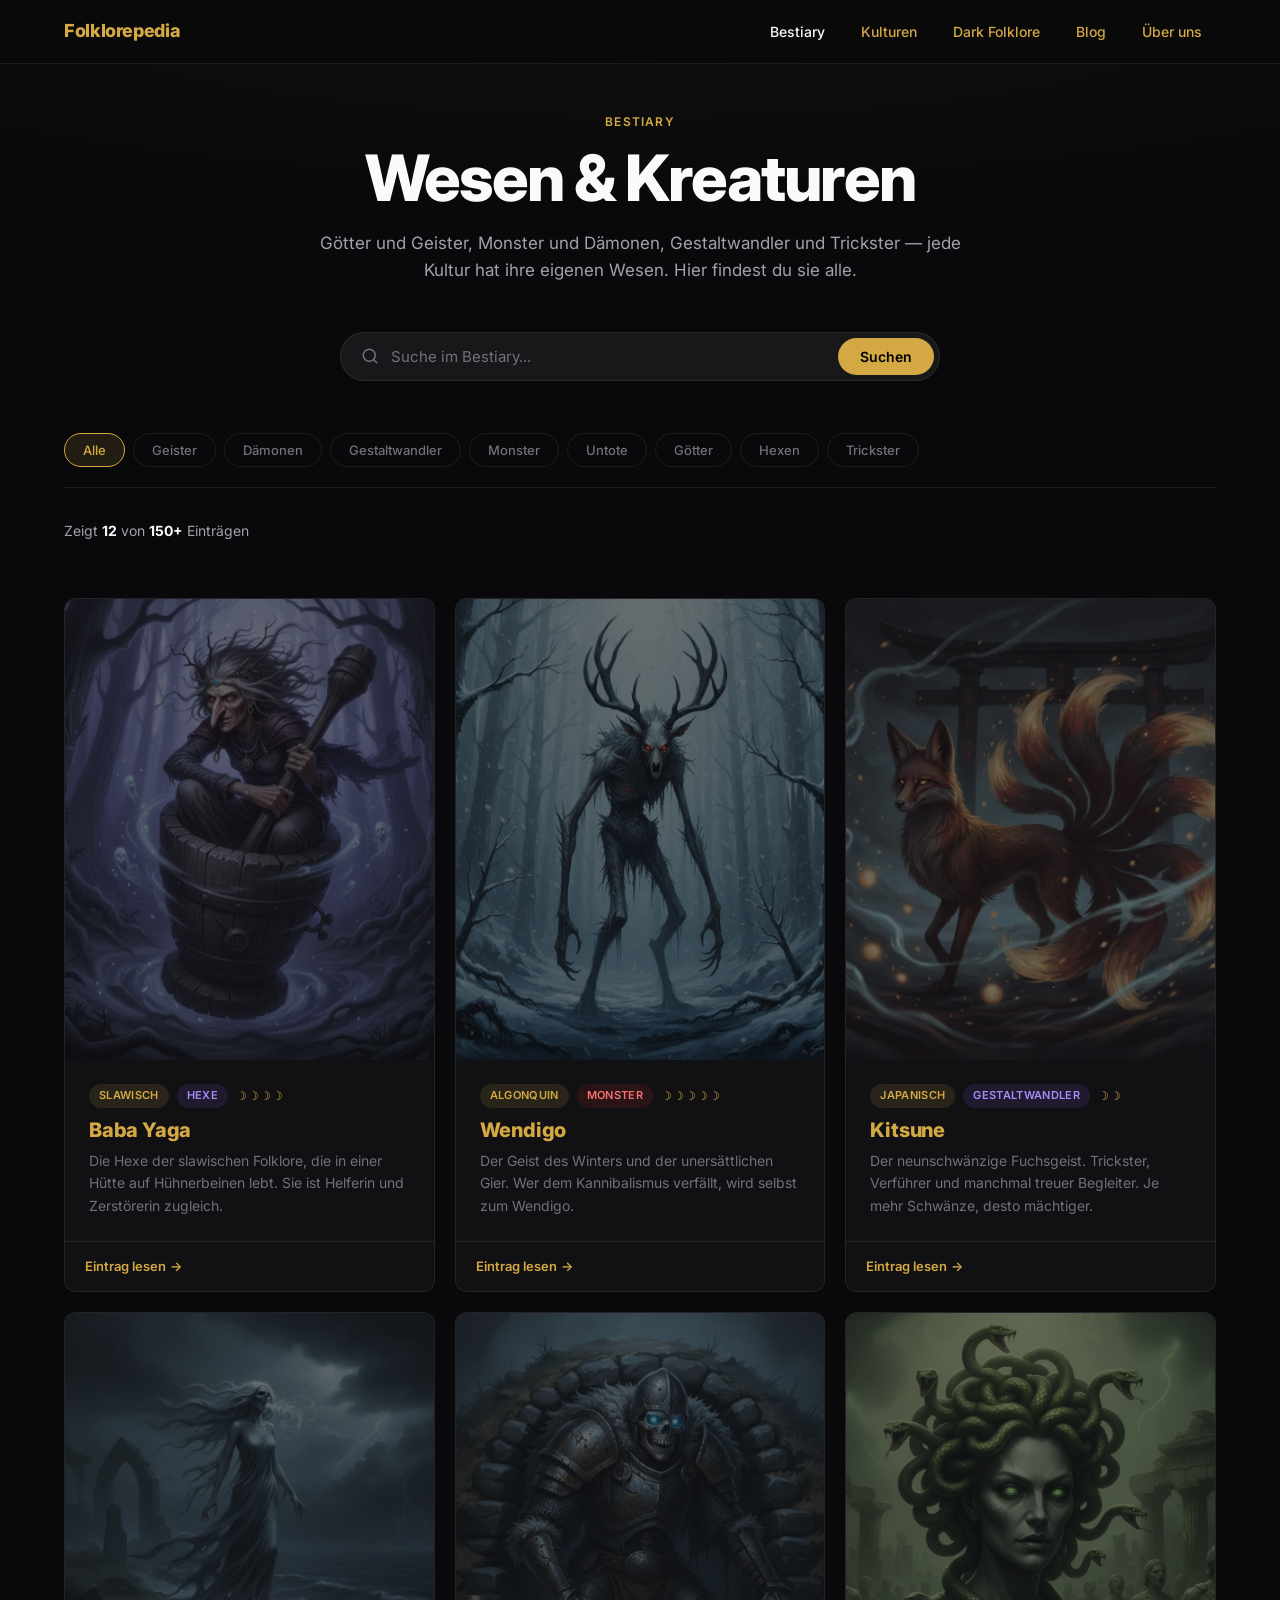
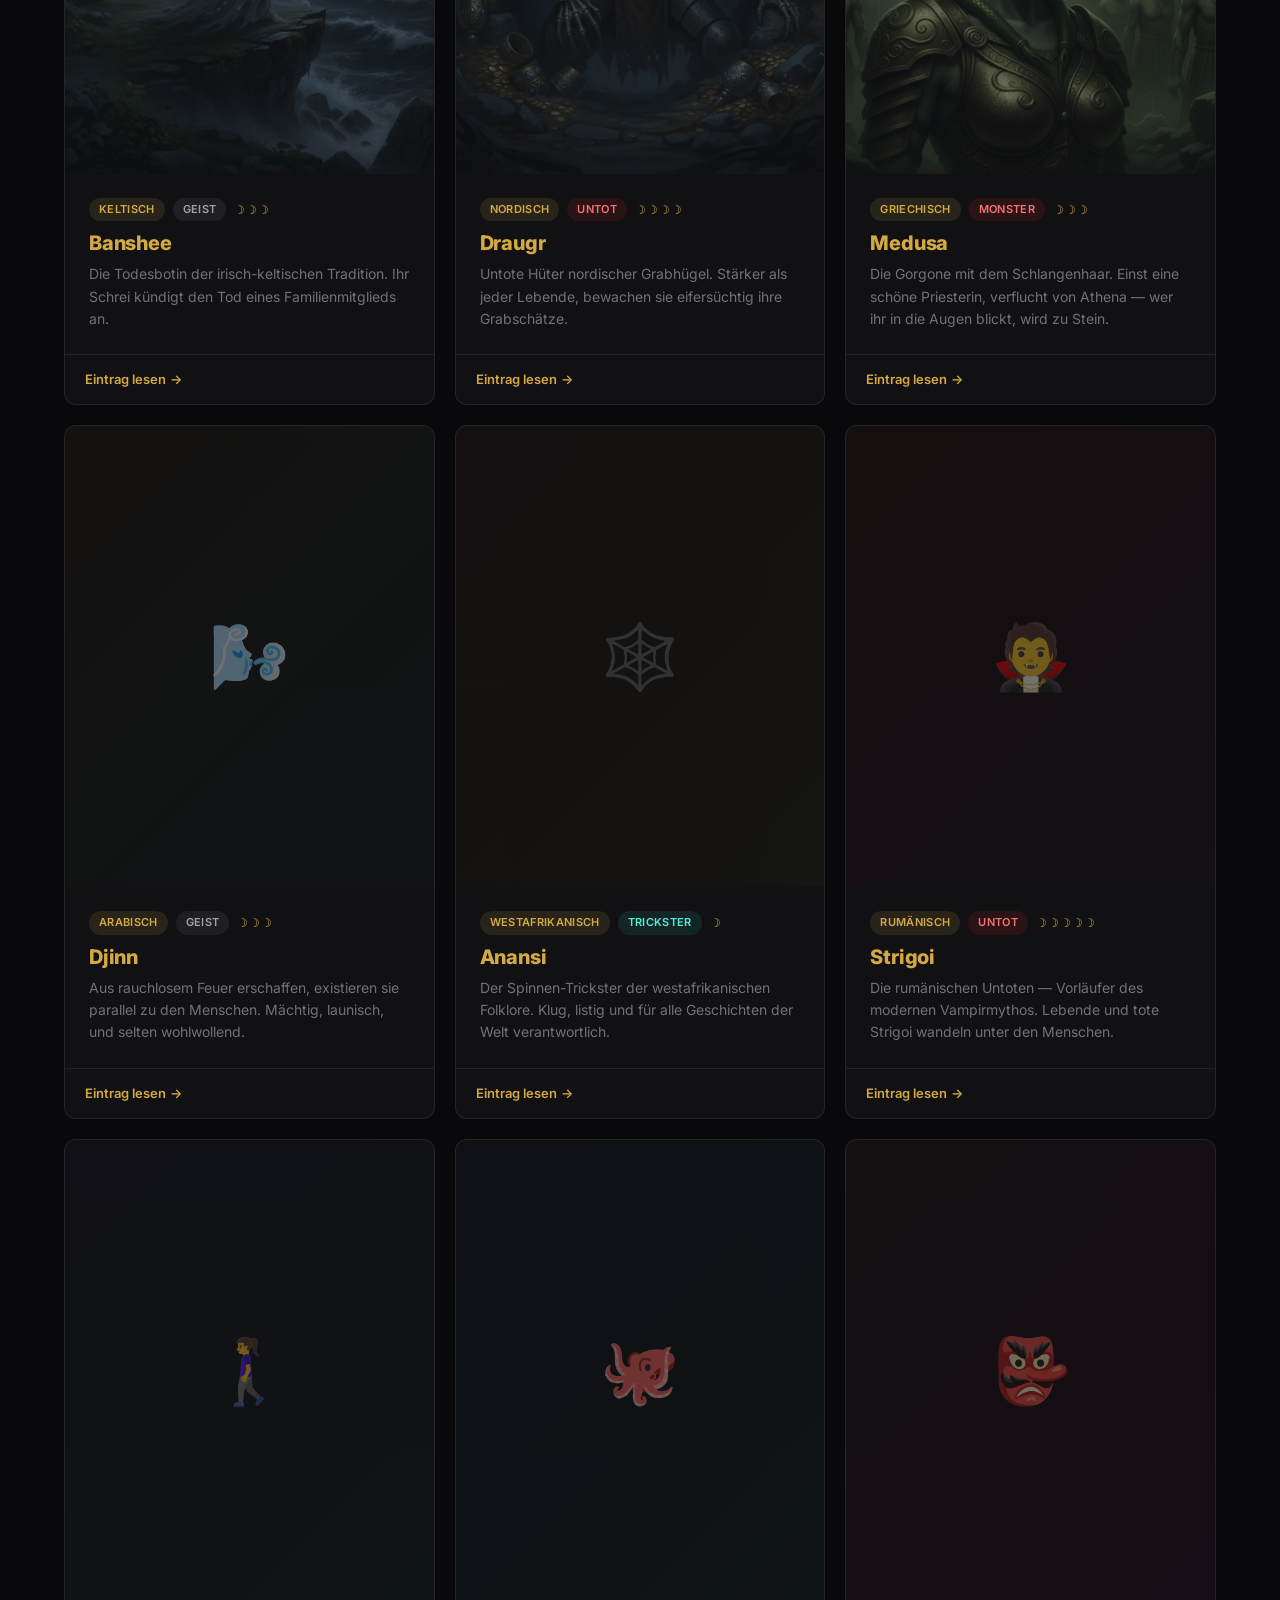
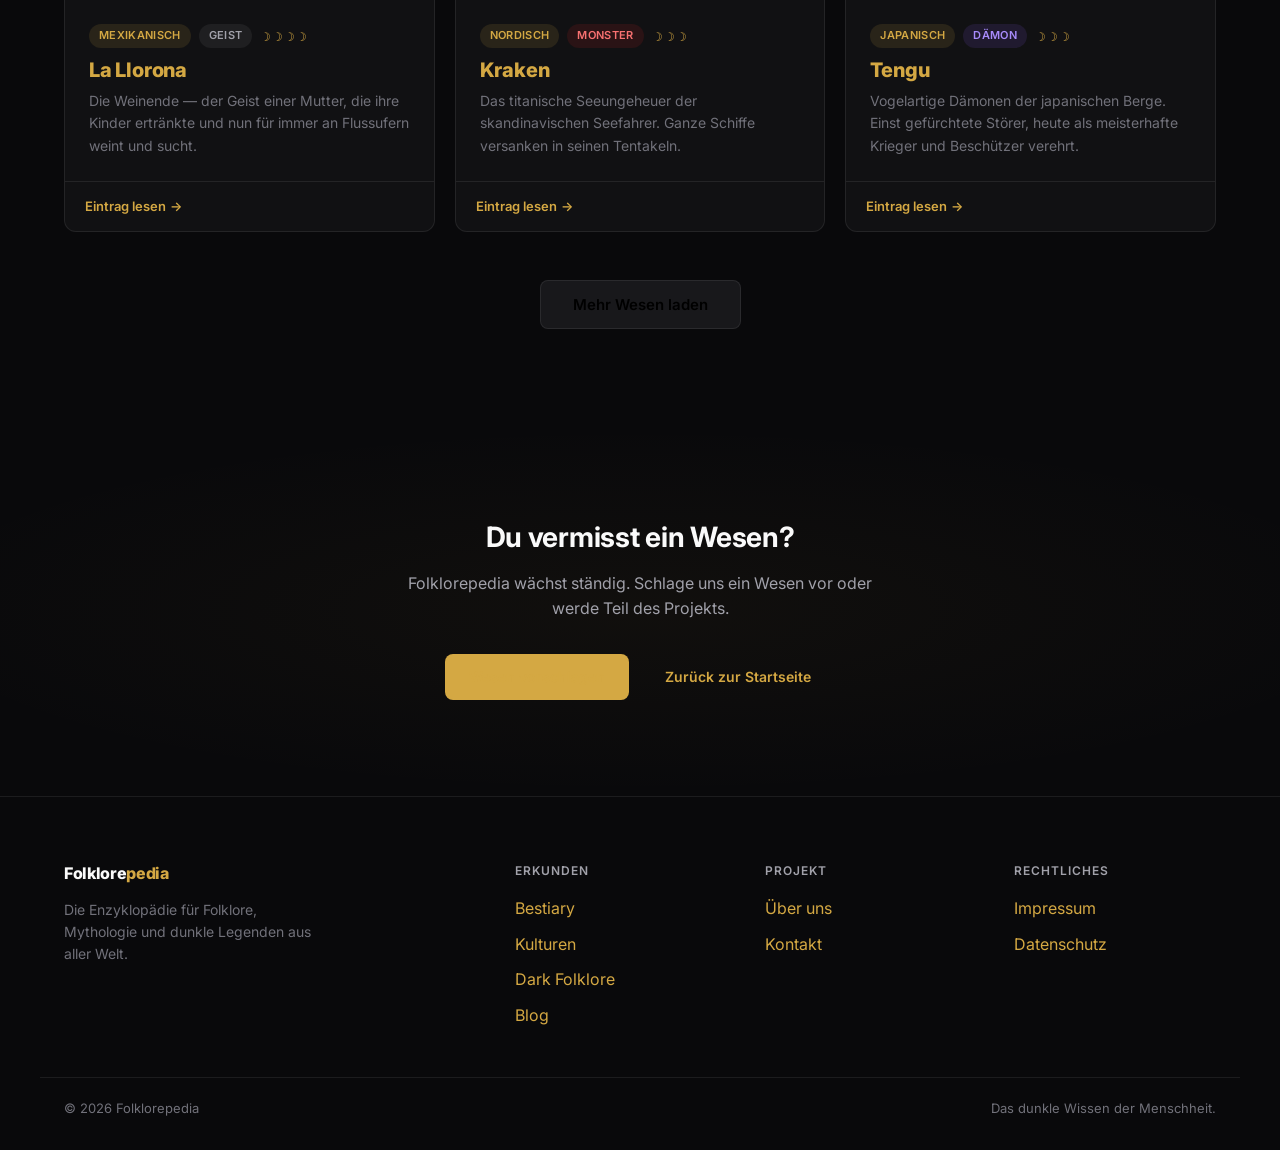
==== commit befc8094: "feat: add 20 Gemini-generated images + integrate into all pages - 6 bestiary portraits (Baba Yaga, W" ====
--- a/bestiary.html
+++ b/bestiary.html
@@ -75,7 +75,7 @@
 
       <!-- Baba Yaga -->
       <a href="/bestiary/baba-yaga.html" class="fp-card fp-card--creature" data-type="hexe">
-        <div class="fp-card__image-placeholder" style="aspect-ratio:4/5; background: linear-gradient(135deg, #0f1a2e 0%, #1a0f2e 100%);">&#x1F3DA;</div>
+        <img class="fp-card__image-placeholder" src="./assets/images/bestiary/baba-yaga.webp" alt="Baba Yaga" style="aspect-ratio:4/5; object-fit:cover; width:100%;" loading="lazy">
         <div class="fp-card__body">
           <div class="fp-card__meta">
             <span class="fp-tag fp-tag--accent">Slawisch</span>
@@ -92,7 +92,7 @@
 
       <!-- Wendigo -->
       <a href="/bestiary/wendigo.html" class="fp-card fp-card--creature" data-type="monster">
-        <div class="fp-card__image-placeholder" style="aspect-ratio:4/5; background: linear-gradient(135deg, #1a0f0f 0%, #0f1a1a 100%);">&#x1F9B4;</div>
+        <img class="fp-card__image-placeholder" src="./assets/images/bestiary/wendigo.webp" alt="Wendigo" style="aspect-ratio:4/5; object-fit:cover; width:100%;" loading="lazy">
         <div class="fp-card__body">
           <div class="fp-card__meta">
             <span class="fp-tag fp-tag--accent">Algonquin</span>
@@ -109,7 +109,7 @@
 
       <!-- Kitsune -->
       <a href="/bestiary/kitsune.html" class="fp-card fp-card--creature" data-type="gestaltwandler">
-        <div class="fp-card__image-placeholder" style="aspect-ratio:4/5; background: linear-gradient(135deg, #1a0f1a 0%, #0f0f1a 100%);">&#x1F98A;</div>
+        <img class="fp-card__image-placeholder" src="./assets/images/bestiary/kitsune.webp" alt="Kitsune" style="aspect-ratio:4/5; object-fit:cover; width:100%;" loading="lazy">
         <div class="fp-card__body">
           <div class="fp-card__meta">
             <span class="fp-tag fp-tag--accent">Japanisch</span>
@@ -126,7 +126,7 @@
 
       <!-- Banshee -->
       <a href="/bestiary/banshee.html" class="fp-card fp-card--creature" data-type="geist">
-        <div class="fp-card__image-placeholder" style="aspect-ratio:4/5; background: linear-gradient(135deg, #0f1a1a 0%, #0f1a0f 100%);">&#x1F47B;</div>
+        <img class="fp-card__image-placeholder" src="./assets/images/bestiary/banshee.webp" alt="Banshee" style="aspect-ratio:4/5; object-fit:cover; width:100%;" loading="lazy">
         <div class="fp-card__body">
           <div class="fp-card__meta">
             <span class="fp-tag fp-tag--accent">Keltisch</span>
@@ -143,7 +143,7 @@
 
       <!-- Draugr -->
       <a href="/bestiary/draugr.html" class="fp-card fp-card--creature" data-type="untot">
-        <div class="fp-card__image-placeholder" style="aspect-ratio:4/5; background: linear-gradient(135deg, #0f0f1a 0%, #1a1a1f 100%);">&#x1F9DF;</div>
+        <img class="fp-card__image-placeholder" src="./assets/images/bestiary/draugr.webp" alt="Draugr" style="aspect-ratio:4/5; object-fit:cover; width:100%;" loading="lazy">
         <div class="fp-card__body">
           <div class="fp-card__meta">
             <span class="fp-tag fp-tag--accent">Nordisch</span>
@@ -160,7 +160,7 @@
 
       <!-- Medusa -->
       <a href="/bestiary/medusa.html" class="fp-card fp-card--creature" data-type="monster">
-        <div class="fp-card__image-placeholder" style="aspect-ratio:4/5; background: linear-gradient(135deg, #1a1a0f 0%, #0f1a1a 100%);">&#x1F40D;</div>
+        <img class="fp-card__image-placeholder" src="./assets/images/bestiary/medusa.webp" alt="Medusa" style="aspect-ratio:4/5; object-fit:cover; width:100%;" loading="lazy">
         <div class="fp-card__body">
           <div class="fp-card__meta">
             <span class="fp-tag fp-tag--accent">Griechisch</span>
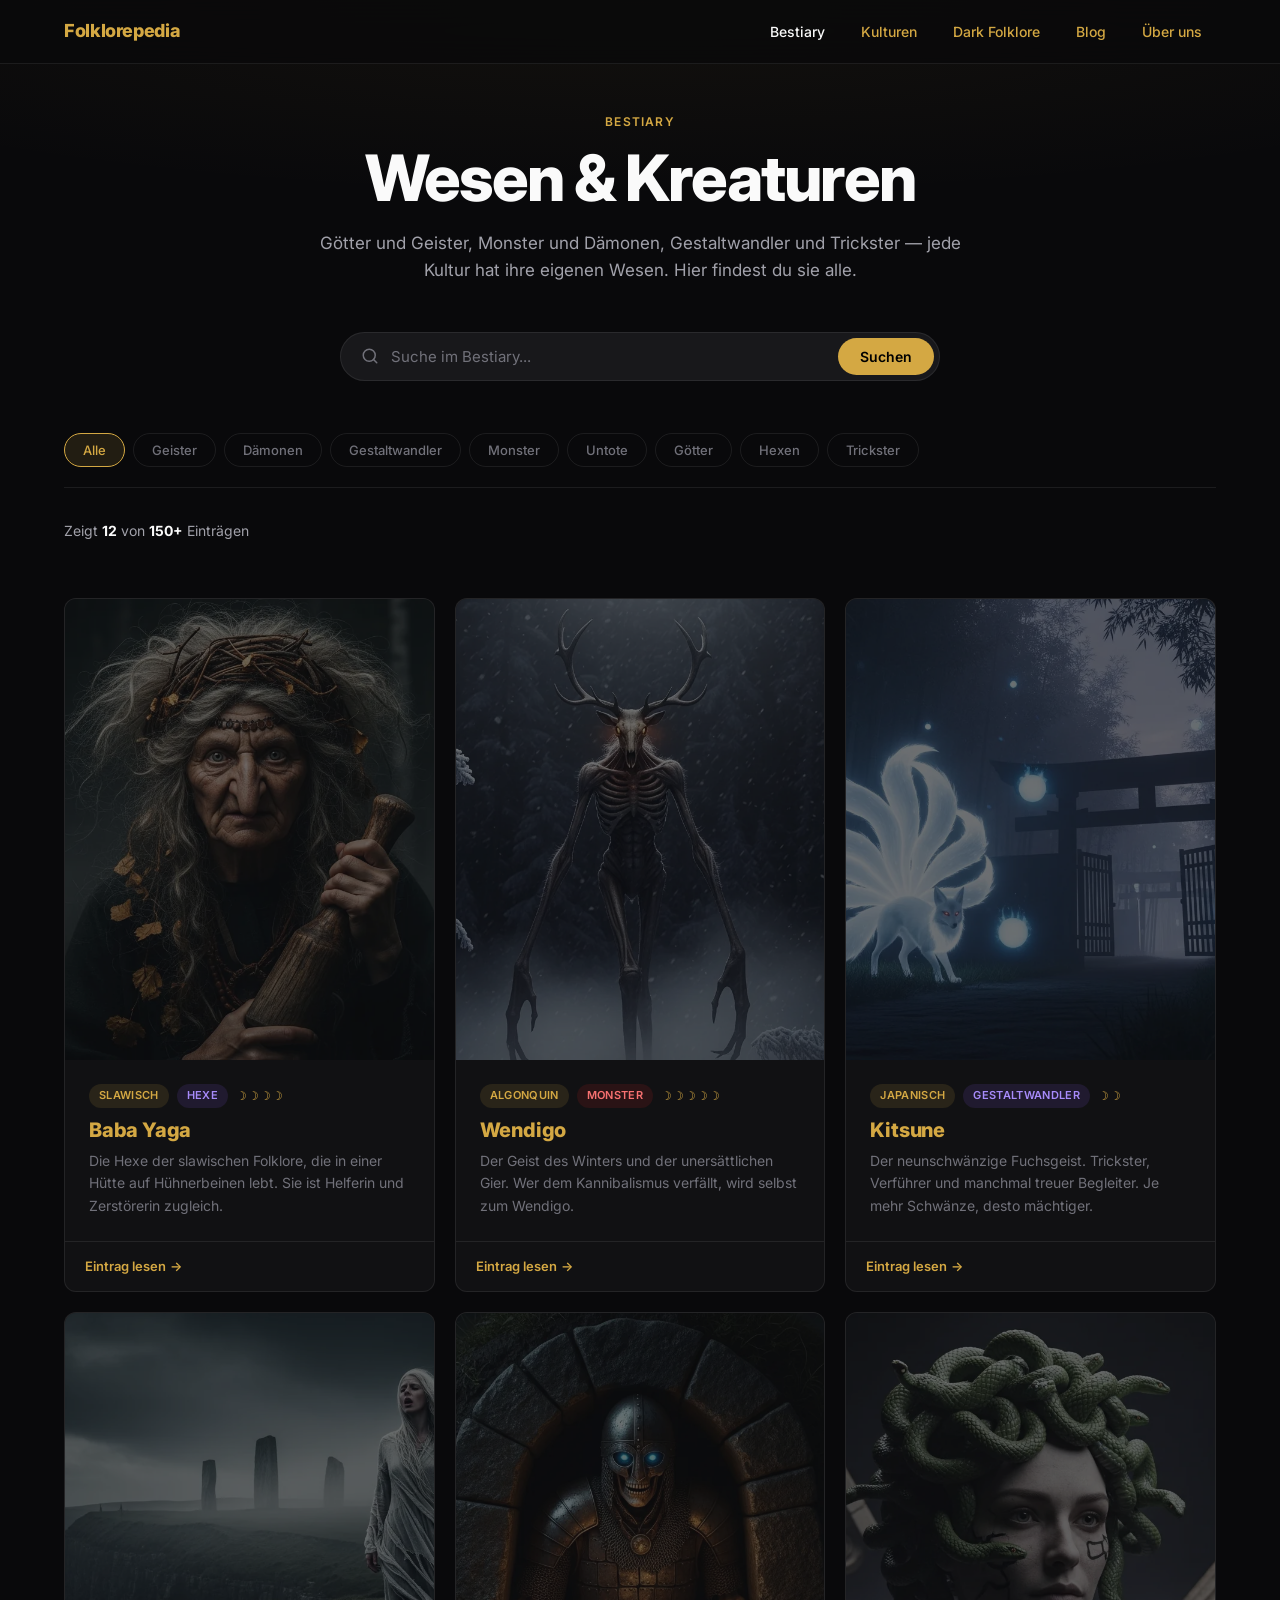
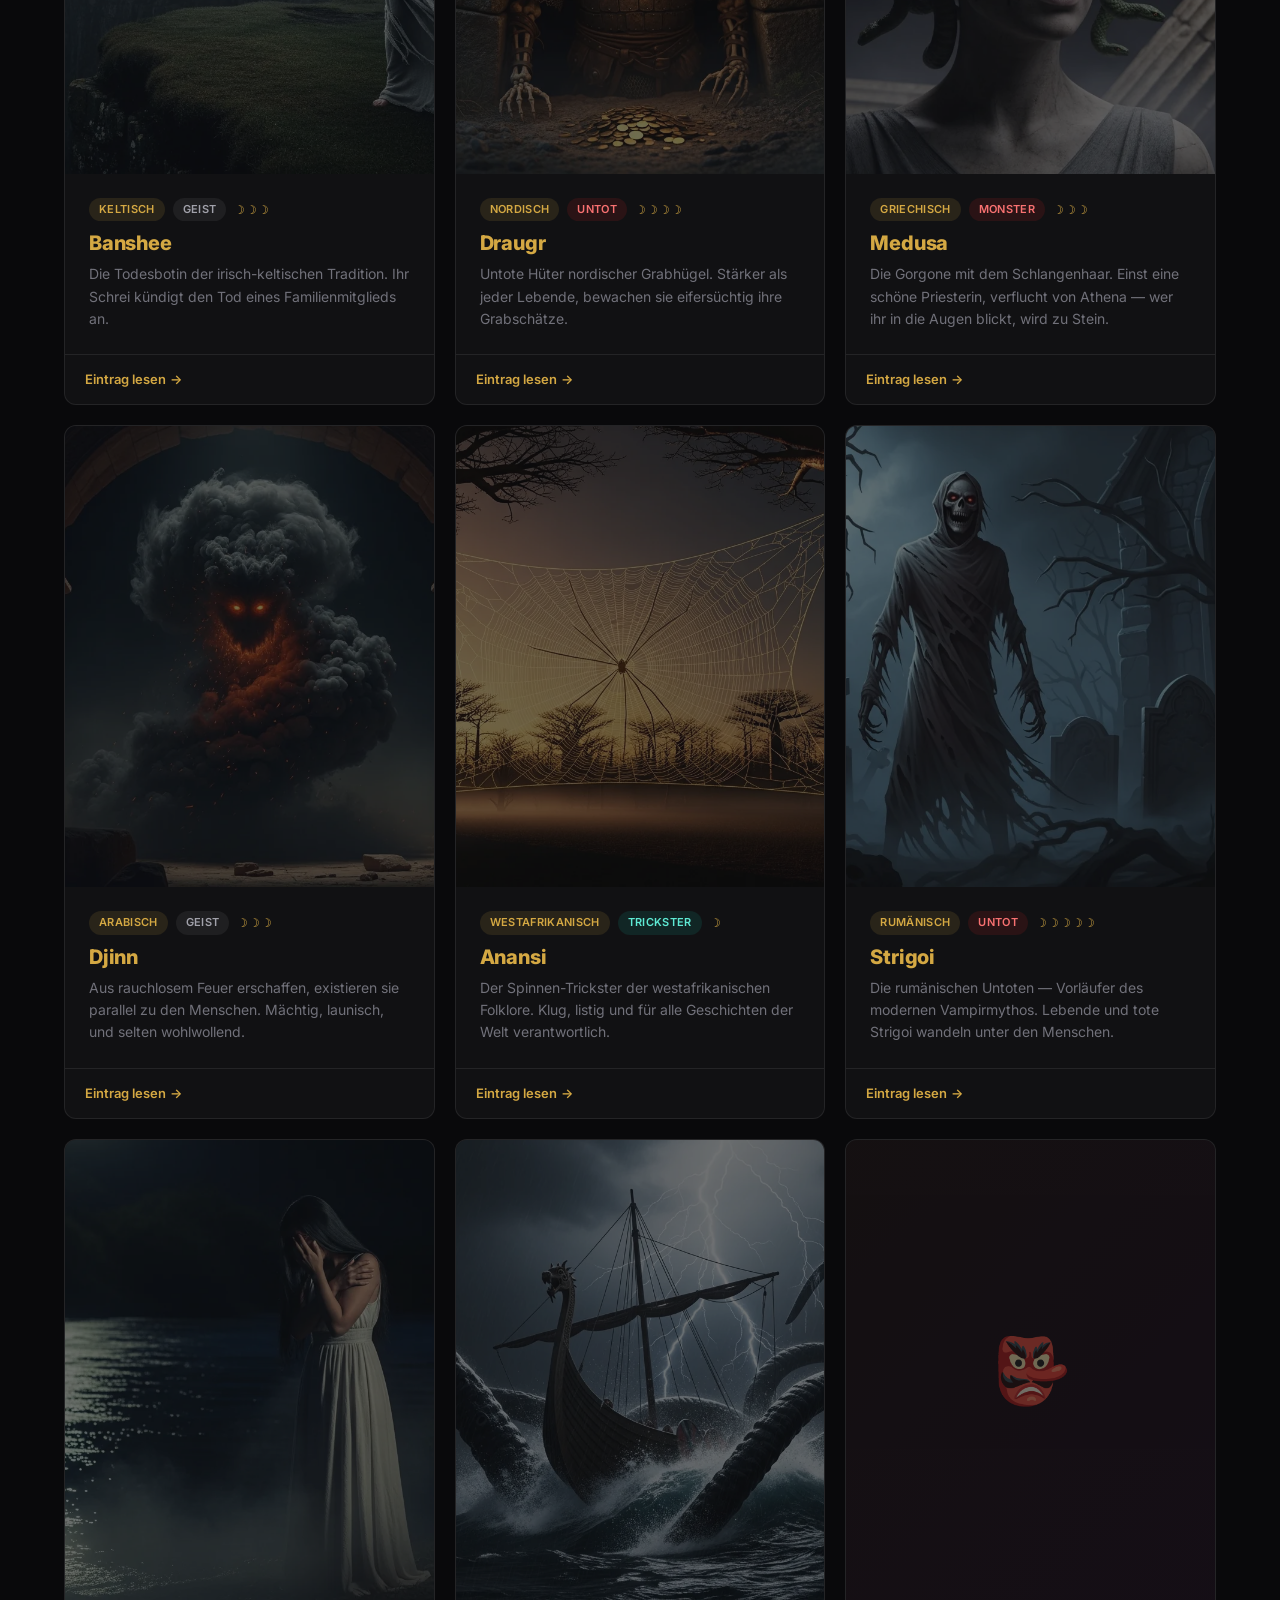
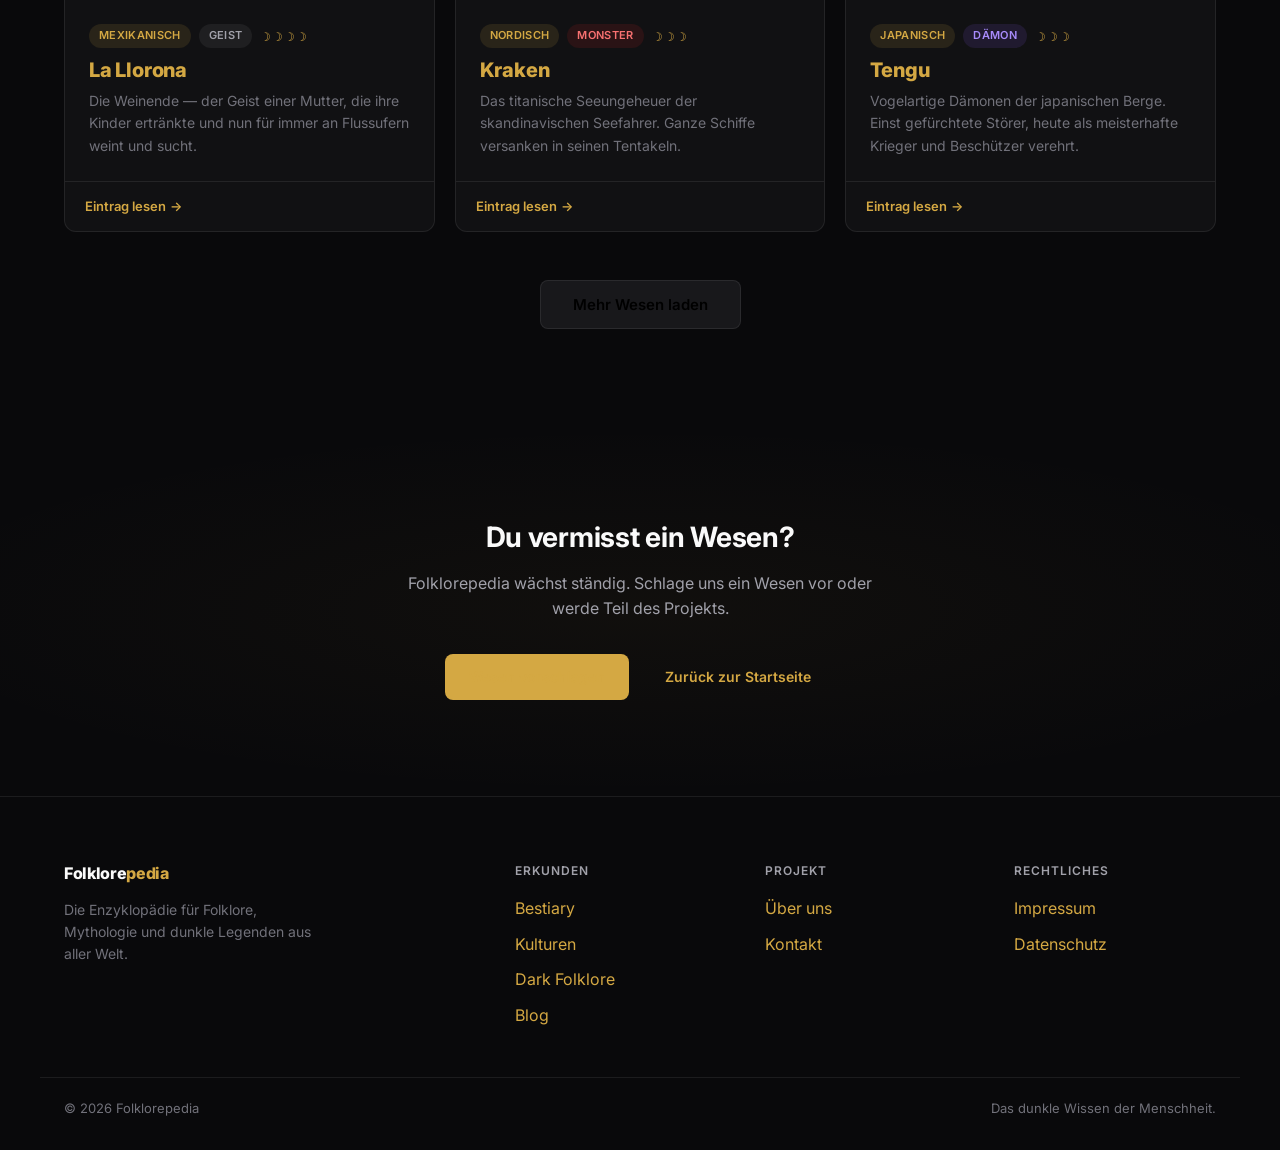
==== commit d9dd343a: "feat: 45 Imagen 4.0 images — realistic dark fantasy style - Regenerated all 20 existing images with " ====
--- a/bestiary.html
+++ b/bestiary.html
@@ -177,7 +177,7 @@
 
       <!-- Djinn -->
       <a href="/bestiary/djinn.html" class="fp-card fp-card--creature" data-type="geist">
-        <div class="fp-card__image-placeholder" style="aspect-ratio:4/5; background: linear-gradient(135deg, #1a150f 0%, #0f1a1a 100%);">&#x1F32C;&#xFE0F;</div>
+        <img class="fp-card__image-placeholder" src="./assets/images/bestiary/djinn.webp" alt="Djinn" style="aspect-ratio:4/5; object-fit:cover; width:100%;" loading="lazy">
         <div class="fp-card__body">
           <div class="fp-card__meta">
             <span class="fp-tag fp-tag--accent">Arabisch</span>
@@ -194,7 +194,7 @@
 
       <!-- Anansi -->
       <a href="/bestiary/anansi.html" class="fp-card fp-card--creature" data-type="trickster">
-        <div class="fp-card__image-placeholder" style="aspect-ratio:4/5; background: linear-gradient(135deg, #1a0f0f 0%, #1a1a0f 100%);">&#x1F578;&#xFE0F;</div>
+        <img class="fp-card__image-placeholder" src="./assets/images/bestiary/anansi.webp" alt="Anansi" style="aspect-ratio:4/5; object-fit:cover; width:100%;" loading="lazy">
         <div class="fp-card__body">
           <div class="fp-card__meta">
             <span class="fp-tag fp-tag--accent">Westafrikanisch</span>
@@ -211,7 +211,7 @@
 
       <!-- Strigoi -->
       <a href="/bestiary/strigoi.html" class="fp-card fp-card--creature" data-type="untot">
-        <div class="fp-card__image-placeholder" style="aspect-ratio:4/5; background: linear-gradient(135deg, #1a0a0a 0%, #1a0f1a 100%);">&#x1F9DB;</div>
+        <img class="fp-card__image-placeholder" src="./assets/images/bestiary/strigoi.webp" alt="Strigoi" style="aspect-ratio:4/5; object-fit:cover; width:100%;" loading="lazy">
         <div class="fp-card__body">
           <div class="fp-card__meta">
             <span class="fp-tag fp-tag--accent">Rumänisch</span>
@@ -228,7 +228,7 @@
 
       <!-- La Llorona -->
       <a href="/bestiary/la-llorona.html" class="fp-card fp-card--creature" data-type="geist">
-        <div class="fp-card__image-placeholder" style="aspect-ratio:4/5; background: linear-gradient(135deg, #0f0f1a 0%, #0f1a1a 100%);">&#x1F6B6;&#x200D;&#x2640;&#xFE0F;</div>
+        <img class="fp-card__image-placeholder" src="./assets/images/bestiary/la-llorona.webp" alt="La Llorona" style="aspect-ratio:4/5; object-fit:cover; width:100%;" loading="lazy">
         <div class="fp-card__body">
           <div class="fp-card__meta">
             <span class="fp-tag fp-tag--accent">Mexikanisch</span>
@@ -245,7 +245,7 @@
 
       <!-- Kraken -->
       <a href="/bestiary/kraken.html" class="fp-card fp-card--creature" data-type="monster">
-        <div class="fp-card__image-placeholder" style="aspect-ratio:4/5; background: linear-gradient(135deg, #0a0f1a 0%, #0f1a1a 100%);">&#x1F419;</div>
+        <img class="fp-card__image-placeholder" src="./assets/images/bestiary/kraken.webp" alt="Kraken" style="aspect-ratio:4/5; object-fit:cover; width:100%;" loading="lazy">
         <div class="fp-card__body">
           <div class="fp-card__meta">
             <span class="fp-tag fp-tag--accent">Nordisch</span>
